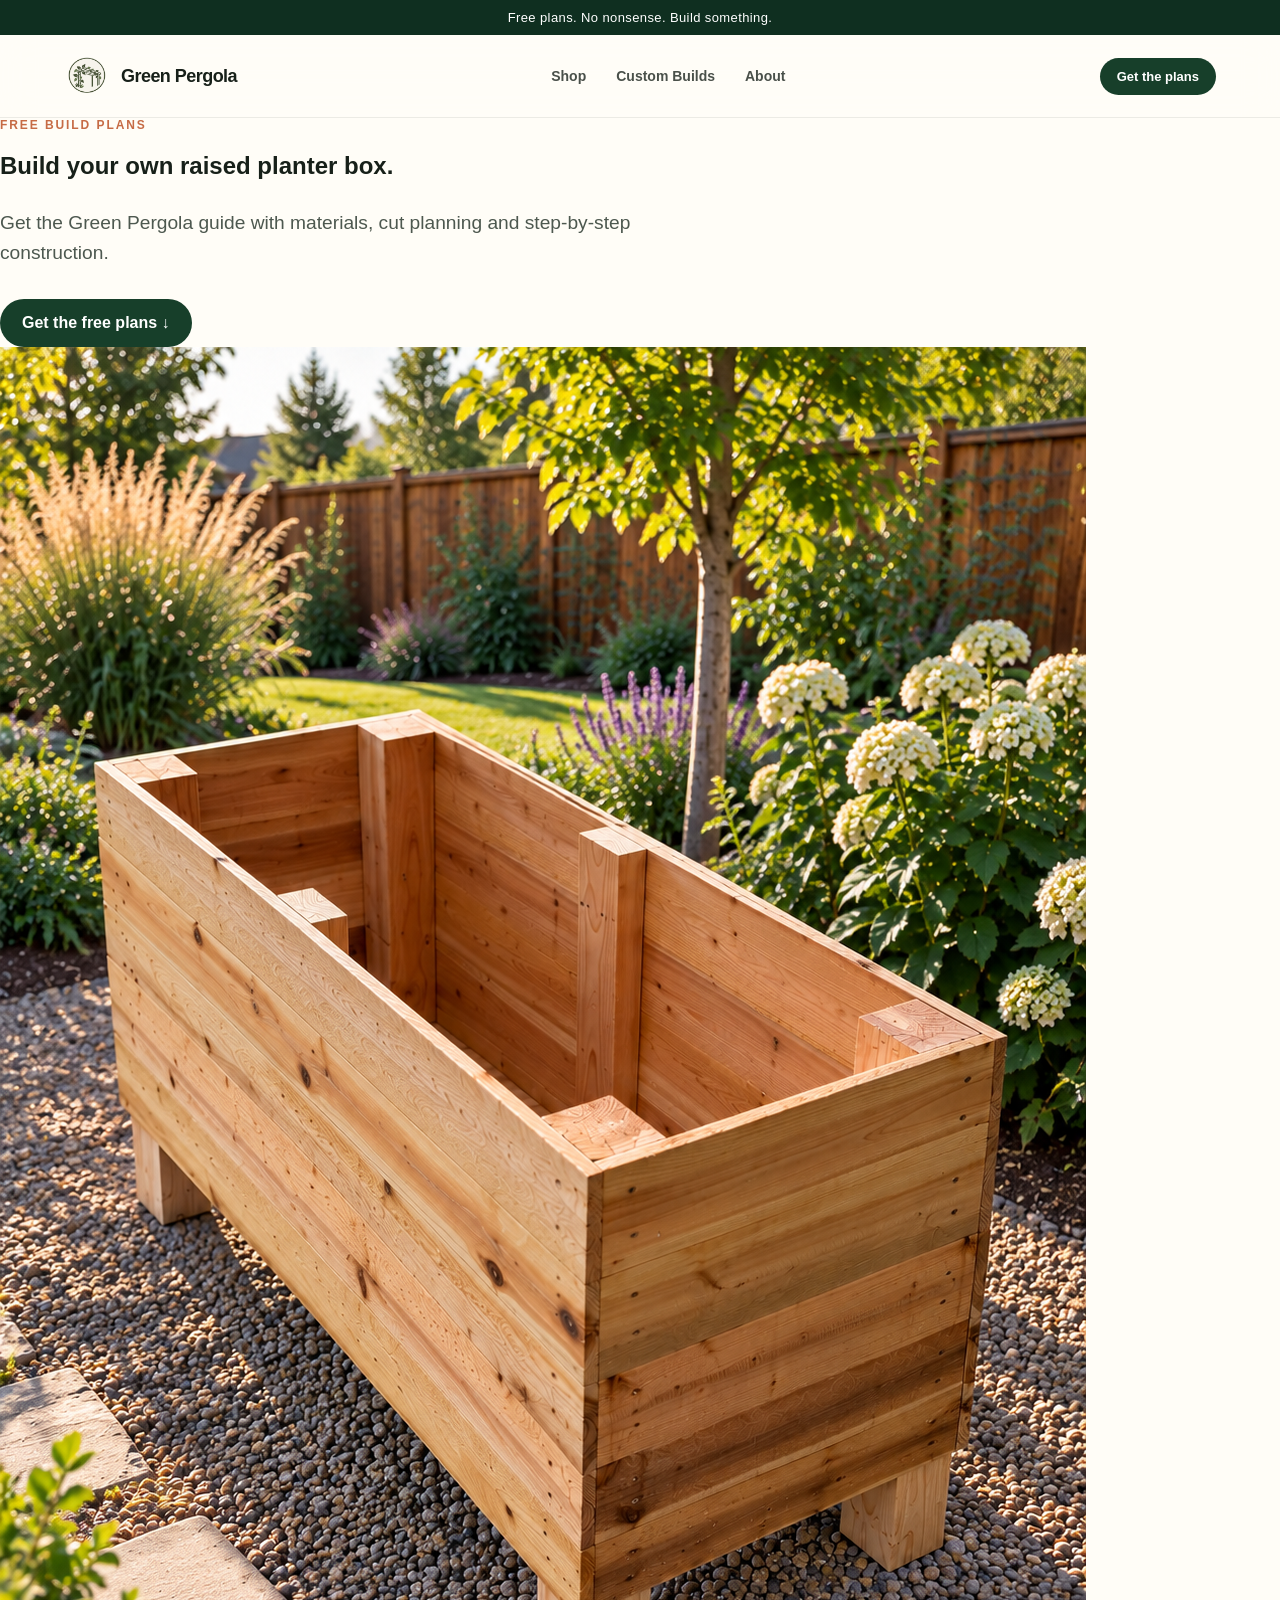
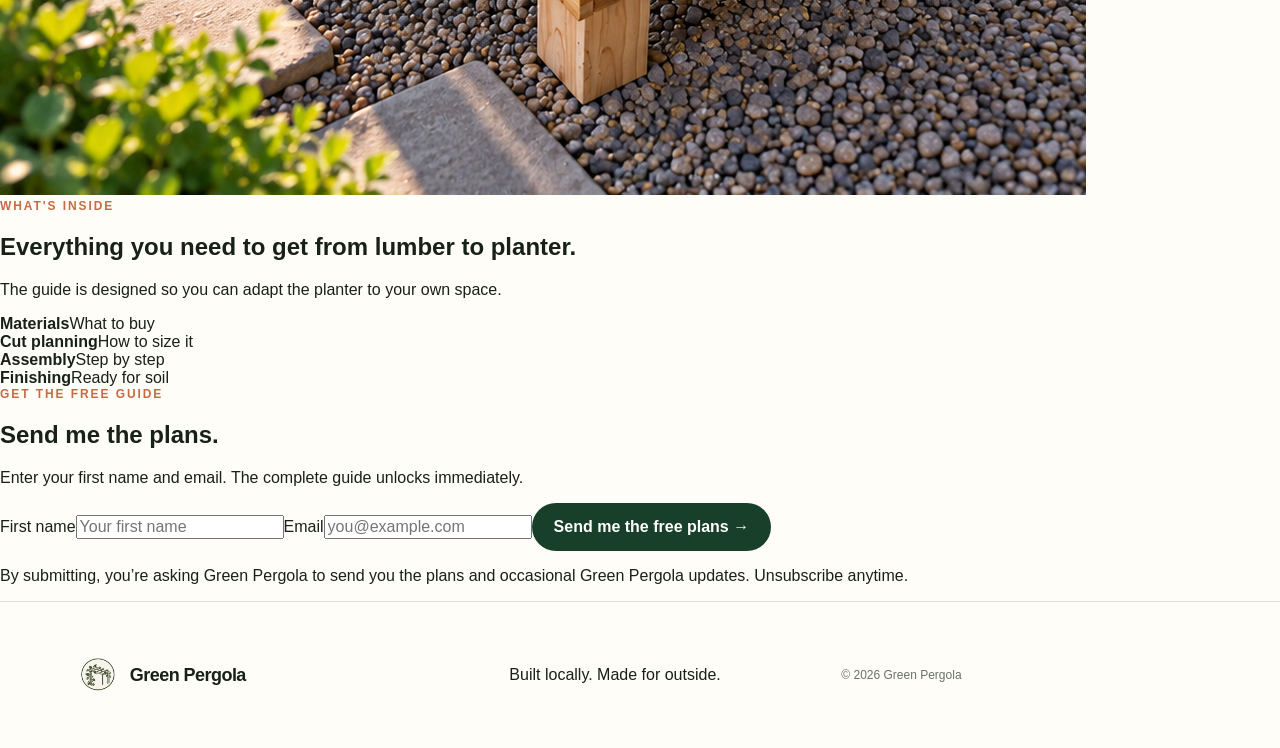
==== free-raised-planter-box-plans.html @ 0c51bcd3 "Create free-raised-planter-box-plans.html" ====
<!doctype html><html lang="en"><head><meta charset="utf-8"><meta name="viewport" content="width=device-width,initial-scale=1"><title>Free Raised Planter Box Plans | Green Pergola</title><meta name="description" content="Get free raised planter box build plans from Green Pergola."><link rel="canonical" href="https://thegreenpergola.com/free-raised-planter-box-plans.html"><link rel="icon" href="/images/favicon.png"><link rel="stylesheet" href="styles.css?v=19"></head><body class="plans-page">
<div class="announcement">Free plans. No nonsense. Build something.</div>
<header class="site-header"><a class="brand" href="index.html"><img class="brand-logo" src="images/favicon.png" alt=""><span class="brand-text">Green Pergola</span></a><nav class="desktop-nav"><a href="index.html#shop">Shop</a><a href="index.html#custom">Custom Builds</a><a href="index.html#about">About</a></nav><a class="btn btn-small" href="#get-plans">Get the plans</a></header>
<main><section class="plans-hero"><div><p class="eyebrow">FREE BUILD PLANS</p><h1>Build your own raised planter box.</h1><p class="hero-sub">Get the Green Pergola guide with materials, cut planning and step-by-step construction.</p><div class="hero-actions"><a class="btn" href="#get-plans">Get the free plans ↓</a></div></div><div class="plans-hero-image"><img src="images/planter-box.png" alt="Green Pergola raised planter box"></div></section>
<div class="plans-shell"><section class="plans-card"><p class="eyebrow">WHAT'S INSIDE</p><h2>Everything you need to get from lumber to planter.</h2><p>The guide is designed so you can adapt the planter to your own space.</p><div class="plans-preview-grid"><div><strong>Materials</strong><span>What to buy</span></div><div><strong>Cut planning</strong><span>How to size it</span></div><div><strong>Assembly</strong><span>Step by step</span></div><div><strong>Finishing</strong><span>Ready for soil</span></div></div></section>
<section class="plans-gate" id="get-plans"><div><p class="eyebrow">GET THE FREE GUIDE</p><h2>Send me the plans.</h2><p>Enter your first name and email. The complete guide unlocks immediately.</p></div><div><form class="plans-gate-form" id="plansLeadForm"><input type="checkbox" name="botcheck" class="form-honey" tabindex="-1"><label>First name<input name="name" autocomplete="given-name" required placeholder="Your first name"></label><label>Email<input type="email" name="email" autocomplete="email" required placeholder="you@example.com"></label><input type="hidden" name="subject" value="Green Pergola — Free Plan Download"><input type="hidden" name="message" value="Requested the free raised planter box plans."><button class="btn" id="plansLeadSubmit">Send me the free plans →</button><p class="plans-status" id="plansLeadStatus"></p><p class="plans-privacy">By submitting, you’re asking Green Pergola to send you the plans and occasional Green Pergola updates. Unsubscribe anytime.</p></form><div class="plans-success" id="plansLeadSuccess" hidden><p class="eyebrow">YOU'RE IN</p><h3>Here are your plans.</h3><a class="btn" href="#full-plans">View the plans ↓</a></div></div></section>
<div class="plans-unlocked" id="full-plans" hidden><section class="plans-card"><p class="eyebrow">01 — MATERIALS</p><h2>What you'll need</h2><ul><li>Exterior-suitable lumber for the planter walls</li><li>Four wood corner supports</li><li>Exterior/deck screws appropriate for your lumber</li><li>Landscape fabric or planter liner, if desired</li><li>Exterior finish or stain, if desired</li><li>Raised-bed soil and plants</li></ul></section>
<section class="plans-card"><p class="eyebrow">02 — CUT PLANNING</p><h2>Build the cut list from your finished size.</h2><div class="plan-table-wrap"><table class="plan-table"><tr><th>Part</th><th>Quantity</th><th>Size</th></tr><tr><td>Long wall boards</td><td>Based on height</td><td>Finished planter length</td></tr><tr><td>End wall boards</td><td>Based on height</td><td>Finished width, adjusted for joint layout</td></tr><tr><td>Corner supports</td><td>4</td><td>Finished wall height</td></tr><tr><td>Optional top trim</td><td>As needed</td><td>Measure after assembly</td></tr></table></div><p class="plan-note"><strong>Measure twice:</strong> dry-fit one layer before batch-cutting every piece.</p></section>
<section class="plans-card"><p class="eyebrow">03 — ASSEMBLY</p><h2>Put it together.</h2><ol><li>Choose and mark the finished footprint and height.</li><li>Cut four identical corner supports.</li><li>Cut and dry-fit the first wall layer.</li><li>Clamp and fasten the long sides to the corner supports.</li><li>Attach the ends and check the box for square.</li><li>Add the remaining wall boards while keeping corners aligned.</li><li>Add optional top trim after measuring the assembled box.</li><li>Sand sharp edges and splinters.</li><li>Apply your chosen exterior finish, let it cure, then fill and plant.</li></ol><button class="btn" type="button" onclick="window.print()">Print / save guide</button></section></div></div></main>
<footer><a class="brand footer-brand" href="index.html"><img class="brand-logo" src="images/favicon.png" alt=""><span class="brand-text">Green Pergola</span></a><p>Built locally. Made for outside.</p><p class="fineprint">© <span id="year"></span> Green Pergola</p></footer>
<script>document.getElementById("year").textContent=new Date().getFullYear();const KEY="YOUR_EXISTING_WEB3FORMS_ACCESS_KEY",f=document.getElementById("plansLeadForm"),s=document.getElementById("plansLeadSubmit"),m=document.getElementById("plansLeadStatus"),ok=document.getElementById("plansLeadSuccess"),plans=document.getElementById("full-plans");f.addEventListener("submit",async e=>{e.preventDefault();if(f.botcheck.checked)return;if(KEY==="YOUR_EXISTING_WEB3FORMS_ACCESS_KEY"){m.textContent="Site setup incomplete: add the Web3Forms access key.";m.classList.add("error");return}s.disabled=true;s.textContent="Sending…";m.textContent="";let d=new FormData(f);d.append("access_key",KEY);try{let r=await fetch("https://api.web3forms.com/submit",{method:"POST",body:d}),j=await r.json();if(!r.ok||!j.success)throw Error();f.hidden=true;ok.hidden=false;plans.hidden=false;localStorage.setItem("gpPlansUnlocked","1")}catch(x){m.textContent="Couldn’t send that yet. Please try again.";m.classList.add("error")}finally{s.disabled=false;s.textContent="Send me the free plans →"}});if(localStorage.getItem("gpPlansUnlocked")==="1"){f.hidden=true;ok.hidden=false;plans.hidden=false}</script></body></html>
---- styles.css ----
:root {
  --forest: #173f2a;
  --forest-2: #0f2f20;
  --sage: #b8c9a8;
  --cream: #f4f0e5;
  --paper: #fffdf7;
  --ink: #172019;
  --muted: #687268;
  --clay: #c66b45;
  --yellow: #f0c54b;
  --line: rgba(23, 32, 25, .14);
  --shadow: 0 24px 70px rgba(22, 52, 34, .13);
}
*{box-sizing:border-box} html{scroll-behavior:smooth} body{margin:0;background:var(--paper);color:var(--ink);font-family:"DM Sans",sans-serif} body.modal-open{overflow:hidden} button,input,textarea,select{font:inherit} button{cursor:pointer} a{color:inherit;text-decoration:none}
.announcement{background:var(--forest-2);color:#fff;text-align:center;padding:10px 18px;font-size:13px;letter-spacing:.03em}
.site-header{position:sticky;top:0;z-index:30;display:flex;align-items:center;justify-content:space-between;gap:24px;padding:18px clamp(20px,5vw,72px);background:rgba(255,253,247,.88);backdrop-filter:blur(16px);border-bottom:1px solid rgba(23,32,25,.08)}
.brand{display:inline-flex;align-items:center;gap:11px;font-weight:800}.brand-mark{width:38px;height:38px;border-radius:50% 50% 46% 54% / 55% 46% 54% 45%;display:grid;place-items:center;background:var(--forest);color:#fff;font-family:"Fraunces",serif;font-size:15px;transform:rotate(-3deg)}.brand-text{font-size:18px;letter-spacing:-.03em}
.desktop-nav{display:flex;gap:30px;font-size:14px;font-weight:600}.desktop-nav a{opacity:.78}.desktop-nav a:hover{opacity:1}
.btn{border:0;border-radius:999px;background:var(--forest);color:#fff;padding:15px 22px;font-weight:700;display:inline-flex;align-items:center;justify-content:center;transition:.2s ease;box-shadow:none}.btn:hover{transform:translateY(-2px);box-shadow:0 10px 24px rgba(23,63,42,.17)}.btn-small{padding:11px 17px;font-size:13px}.btn-ghost{background:transparent;color:var(--forest);border:1px solid rgba(23,63,42,.22)}.btn-light{background:var(--cream);color:var(--forest-2)}.full{width:100%}
.hero{min-height:720px;display:grid;grid-template-columns:1.02fr .98fr;align-items:stretch;background:var(--cream);overflow:hidden}.hero-copy{padding:clamp(72px,10vw,150px) clamp(24px,7vw,110px);display:flex;flex-direction:column;justify-content:center}.eyebrow{text-transform:uppercase;font-size:12px;font-weight:800;letter-spacing:.16em;color:var(--clay);margin:0 0 18px}.eyebrow.light{color:#d9e7d2}.hero h1,.section h2,.feature-band h2,.cta h2,.quote-modal h2{font-family:"Fraunces",serif;letter-spacing:-.045em;font-weight:700}.hero h1{font-size:clamp(54px,7.3vw,104px);line-height:.93;margin:0;max-width:820px}.hero-sub{font-size:clamp(17px,1.5vw,22px);line-height:1.55;color:#4d584f;max-width:650px;margin:28px 0 32px}.hero-actions{display:flex;gap:12px;flex-wrap:wrap}.hero-proof{display:flex;gap:12px;flex-wrap:wrap;margin-top:36px}.hero-proof span{padding:8px 12px;border:1px solid var(--line);border-radius:999px;font-size:12px;font-weight:700}
.hero-art{position:relative;min-height:620px;background:linear-gradient(#d5e4c8 0 58%,#90a474 58%);overflow:hidden}.sun{position:absolute;width:110px;height:110px;border-radius:50%;background:var(--yellow);right:12%;top:13%;box-shadow:0 0 0 18px rgba(240,197,75,.12)}.hill{position:absolute;border-radius:50%;background:#75905f}.hill-a{width:95%;height:42%;bottom:7%;left:-20%;transform:rotate(8deg)}.hill-b{width:88%;height:36%;bottom:2%;right:-28%;background:#58744c}.pergola{position:absolute;left:15%;right:13%;bottom:23%;height:46%}.post{position:absolute;width:22px;background:#7a5437;bottom:0;top:12%}.p1{left:5%}.p2{right:5%}.beam{position:absolute;height:22px;background:#8c6241;left:0;right:0;top:10%;transform:skewX(-8deg)}.b2{top:1%;left:-5%;right:6%;height:15px}.b3{top:20%;left:2%;right:1%;height:11px}.b4{width:15px;height:70%;left:48%;top:2%;right:auto;transform:rotate(14deg);opacity:.8}.bed{position:absolute;background:#8b6040;border-radius:2px;box-shadow:inset 0 10px rgba(255,255,255,.08)}.bed i{position:absolute;display:block;width:10px;height:42px;background:#315c35;border-radius:10px 10px 2px 2px;bottom:100%;transform-origin:bottom}.bed i:nth-child(2){height:56px;transform:rotate(9deg)}.bed i:nth-child(3){height:50px;transform:rotate(-8deg)}.bed i:nth-child(4){height:38px;transform:rotate(4deg)}.bed-a{width:180px;height:55px;left:7%;bottom:10%}.bed-b{width:230px;height:66px;right:5%;bottom:5%}.bed i:nth-child(1){left:20%}.bed i:nth-child(2){left:42%}.bed i:nth-child(3){left:65%}.bed i:nth-child(4){left:82%}.hero-badge{position:absolute;right:5%;bottom:8%;background:var(--paper);padding:16px 20px;border-radius:50%;width:116px;height:116px;display:grid;place-items:center;text-align:center;font-size:12px;line-height:1.15;transform:rotate(6deg);box-shadow:var(--shadow)}.hero-badge strong{font-size:15px;color:var(--forest)}
.marquee{overflow:hidden;background:var(--clay);color:#fff;padding:16px 0}.marquee-track{display:flex;gap:26px;white-space:nowrap;min-width:max-content;animation:marquee 24s linear infinite;font-family:"Fraunces",serif;font-size:21px}@keyframes marquee{to{transform:translateX(-50%)}}
.section{padding:clamp(74px,9vw,130px) clamp(20px,6vw,90px)}.section-heading{display:flex;align-items:end;justify-content:space-between;gap:30px;margin-bottom:34px}.section-heading h2,.story h2,.custom-card h2{font-size:clamp(40px,5vw,74px);line-height:1;margin:0;max-width:840px}.section-heading>p{max-width:320px;color:var(--muted);line-height:1.5}
.filters{display:flex;gap:9px;flex-wrap:wrap;margin:26px 0 34px}.filter-btn{border:1px solid var(--line);background:#fff;padding:9px 14px;border-radius:999px;font-size:13px;font-weight:700}.filter-btn.active{background:var(--forest);color:#fff;border-color:var(--forest)}
.product-grid{display:grid;grid-template-columns:repeat(12,1fr);gap:20px}.product-card{grid-column:span 4;background:#fff;border:1px solid var(--line);border-radius:24px;overflow:hidden;transition:.25s ease}.product-card:hover{transform:translateY(-6px);box-shadow:var(--shadow)}.product-card:nth-child(1),.product-card:nth-child(5){grid-column:span 8}.product-image{aspect-ratio:4/3;position:relative;overflow:hidden;background:#d8dfd0}.product-card:nth-child(1) .product-image,.product-card:nth-child(5) .product-image{aspect-ratio:16/9}.product-image::before,.product-image::after{content:"";position:absolute}.product-image.planter::before{left:10%;right:10%;bottom:18%;height:32%;background:#9a6844;box-shadow:inset 0 12px rgba(255,255,255,.1)}.product-image.planter::after{width:14px;height:46%;left:24%;bottom:50%;background:#31653b;border-radius:12px;box-shadow:70px -18px #407649,140px 3px #2e6039,210px -8px #4f8054}.product-image.rack{background:#d7d8d2}.product-image.rack::before{width:56%;height:11%;left:21%;bottom:34%;background:#6f523f;box-shadow:0 -52px 0 -12px #6f523f,0 52px 0 -12px #6f523f}.product-image.rack::after{width:10px;height:60%;left:28%;bottom:20%;background:#6f523f;box-shadow:160px 0 #6f523f,80px 0 #6f523f}.product-image.stand{background:#ead7a8}.product-image.stand::before{width:60%;height:52%;background:#f5efe3;left:20%;bottom:13%;border:12px solid #b98b54}.product-image.stand::after{content:"LEMONADE";display:grid;place-items:center;font-family:"Fraunces",serif;font-size:20px;width:64%;height:18%;left:18%;top:16%;background:#e7bd52;color:#4d3c2b;transform:rotate(-2deg)}.product-image.decor{background:#2a3a2b}.product-image.decor::before{width:44%;height:44%;left:28%;bottom:22%;background:#c96e3d;clip-path:polygon(50% 0,58% 18%,83% 20%,71% 39%,91% 52%,68% 63%,78% 86%,53% 79%,45% 100%,34% 78%,10% 86%,20% 62%,0 49%,23% 39%,14% 18%,40% 18%)}.product-image.decor::after{width:18%;height:10%;left:41%;bottom:37%;border-radius:50%;box-shadow:-34px -18px 0 -5px #2a3a2b,34px -18px 0 -5px #2a3a2b;background:#2a3a2b}.product-image.custom{background:repeating-linear-gradient(135deg,#cfd9c7 0 34px,#e5eadf 34px 68px)}.product-image.custom::before{width:58%;height:58%;left:20%;top:20%;border:3px dashed #52705b;border-radius:18px}.product-image.custom::after{content:"YOUR IDEA Ã¢â€ â€™";font-weight:800;letter-spacing:.09em;color:#52705b;left:28%;top:45%}.product-body{padding:22px}.product-top{display:flex;justify-content:space-between;gap:20px;align-items:flex-start}.product-body h3{font-family:"Fraunces",serif;font-size:29px;line-height:1.05;margin:0}.price{font-weight:800;white-space:nowrap}.product-body p{color:var(--muted);line-height:1.55;margin:14px 0 18px}.product-meta{display:flex;flex-wrap:wrap;gap:7px;margin-bottom:18px}.product-meta span{background:var(--cream);border-radius:999px;padding:7px 9px;font-size:11px;font-weight:700}.product-link{border:0;background:transparent;padding:0;color:var(--forest);font-weight:800}.product-link:hover{text-decoration:underline}
.feature-band{background:var(--forest);color:#fff;padding:clamp(74px,9vw,130px) clamp(20px,6vw,90px);display:grid;grid-template-columns:.8fr 1.2fr;gap:clamp(40px,7vw,100px)}.feature-intro h2{font-size:clamp(46px,6vw,84px);line-height:.95;margin:0}.feature-intro>p:last-child{color:#c6d5ca;max-width:490px;line-height:1.6;font-size:17px}.feature-list{display:grid;gap:1px;background:rgba(255,255,255,.13)}.feature-card{background:var(--forest);padding:28px 0 28px 28px;display:grid;grid-template-columns:50px 1fr;column-gap:20px}.feature-card span{font-family:"Fraunces",serif;color:#a9c1ae;font-size:16px}.feature-card h3{font-size:25px;margin:0 0 8px}.feature-card p{grid-column:2;color:#c6d5ca;line-height:1.5;margin:0;max-width:520px}
.custom-section{background:var(--cream)}.custom-card{background:var(--paper);border:1px solid var(--line);border-radius:34px;padding:clamp(32px,6vw,80px);display:grid;grid-template-columns:1fr .8fr;gap:60px;align-items:center;box-shadow:var(--shadow)}.custom-card p:not(.eyebrow){color:var(--muted);font-size:18px;line-height:1.6;max-width:650px}.sketch{min-height:390px;position:relative;border:1px solid var(--line);background:#fbf8ef;border-radius:24px;overflow:hidden;background-image:linear-gradient(rgba(23,63,42,.06) 1px,transparent 1px),linear-gradient(90deg,rgba(23,63,42,.06) 1px,transparent 1px);background-size:24px 24px}.sketch-line{position:absolute;height:3px;background:#53705e;transform-origin:left}.l1{width:55%;left:18%;top:35%;transform:rotate(13deg)}.l2{width:46%;left:29%;top:57%;transform:rotate(-13deg)}.l3{width:38%;left:22%;top:31%;transform:rotate(79deg)}.l4{width:40%;left:61%;top:26%;transform:rotate(88deg)}.sketch-note{position:absolute;background:#f2cd64;padding:9px 12px;font-weight:700;font-size:13px;box-shadow:0 5px 15px rgba(0,0,0,.08)}.n1{left:8%;top:12%;transform:rotate(-5deg)}.n2{right:8%;bottom:10%;transform:rotate(3deg)}
.story{display:grid;grid-template-columns:.32fr 1.1fr;gap:50px}.story-number{font-family:"Fraunces",serif;font-size:clamp(90px,16vw,220px);line-height:.8;color:#dbe3d6}.story-copy{max-width:900px}.story-copy p:not(.eyebrow){font-size:clamp(18px,1.8vw,24px);line-height:1.6;color:#4f5a51}.cta{padding:clamp(70px,10vw,140px) 20px;background:var(--clay);color:#fff;text-align:center}.cta h2{font-size:clamp(66px,10vw,140px);line-height:.9;margin:0 0 34px}
footer{padding:48px clamp(20px,6vw,90px);display:grid;grid-template-columns:1.2fr 1fr 1fr auto;gap:30px;align-items:center;border-top:1px solid var(--line)}.footer-links{display:flex;gap:18px}.fineprint{font-size:12px;color:var(--muted)}
.quote-modal{width:min(94vw,640px);border:0;border-radius:28px;padding:0;box-shadow:0 40px 100px rgba(0,0,0,.25)}.quote-modal::backdrop{background:rgba(9,22,14,.62);backdrop-filter:blur(4px)}.modal-step{padding:38px}.modal-step h2{font-size:48px;line-height:1;margin:0 0 24px}.modal-close{position:absolute;right:18px;top:14px;border:0;background:transparent;font-size:32px;color:#526056;z-index:2}.quote-modal form{display:grid;gap:16px}.quote-modal label{display:grid;gap:7px;font-size:12px;font-weight:800;text-transform:uppercase;letter-spacing:.08em}.quote-modal input,.quote-modal textarea,.quote-modal select{width:100%;border:1px solid var(--line);background:#fff;border-radius:12px;padding:13px 14px;color:var(--ink);text-transform:none;letter-spacing:normal;font-weight:500}.quote-modal textarea{resize:vertical}.form-note{font-size:11px;color:var(--muted);line-height:1.4}.request-preview{white-space:pre-wrap;background:var(--cream);border-radius:14px;padding:18px;line-height:1.5;color:#445047}.hidden{display:none!important}
.reveal{opacity:0;transform:translateY(18px);transition:opacity .6s ease, transform .6s ease}.reveal.visible{opacity:1;transform:none}
@media(max-width:900px){.desktop-nav{display:none}.site-header{padding:14px 18px}.brand-text{font-size:16px}.hero{grid-template-columns:1fr}.hero-copy{padding:72px 22px 56px}.hero-art{min-height:520px}.section-heading{display:block}.section-heading>p{margin-top:16px}.product-card,.product-card:nth-child(1),.product-card:nth-child(5){grid-column:span 6}.feature-band{grid-template-columns:1fr}.custom-card{grid-template-columns:1fr}.story{grid-template-columns:1fr}.story-number{display:none}footer{grid-template-columns:1fr 1fr}.fineprint{text-align:right}}
@media(max-width:620px){.site-header>.btn{display:none}.hero{min-height:auto}.hero h1{font-size:56px}.hero-art{min-height:430px}.product-card,.product-card:nth-child(1),.product-card:nth-child(5){grid-column:1/-1}.product-card .product-image,.product-card:nth-child(1) .product-image,.product-card:nth-child(5) .product-image{aspect-ratio:4/3}.section{padding:74px 18px}.feature-band{padding:74px 18px}.feature-card{padding-left:0}.custom-section{padding-left:14px;padding-right:14px}.custom-card{padding:30px 20px}.sketch{min-height:300px}.cta h2{font-size:70px}footer{grid-template-columns:1fr}.fineprint{text-align:left}.modal-step{padding:34px 20px}.modal-step h2{font-size:40px}}

/* Real product photography */
.product-image.photo{
  background-color:#d8dfd0;
  background-size:cover;
  background-position:center;
  background-repeat:no-repeat;
}
.product-image.photo::before,
.product-image.photo::after{display:none;}

/* Tote-storage fallback illustration until the real photo is dropped in */
.product-image.storage{background:#d8d1c3;}
.product-image.storage::before{
  left:14%;right:14%;top:15%;bottom:15%;
  border:10px solid #6f523f;
  background:repeating-linear-gradient(to bottom,transparent 0 22%,#6f523f 22% 26%);
}
.product-image.storage::after{
  width:21%;height:16%;left:21%;top:25%;
  background:#7e8e91;border-radius:5px;
  box-shadow:100px 0 #7e8e91,0 62px #7e8e91,100px 62px #7e8e91;
}


/* ================= PRODUCT DETAIL / GALLERY ================= */
.product-image-button{display:block;width:100%;padding:0;border:0;background:transparent;text-align:inherit;position:relative;cursor:pointer}
.product-image-button:focus-visible{outline:3px solid var(--clay);outline-offset:-3px}
.photo-count{position:absolute;right:14px;bottom:14px;background:rgba(20,42,29,.84);color:#fff;border-radius:999px;padding:7px 10px;font-size:11px;font-weight:800;letter-spacing:.02em;backdrop-filter:blur(5px)}
.product-actions{display:flex;gap:18px;align-items:center;flex-wrap:wrap}
.product-link.secondary{color:var(--muted);font-weight:700}

.product-modal{width:min(96vw,1180px);max-height:92vh;border:0;border-radius:30px;padding:0;overflow:hidden;box-shadow:0 40px 110px rgba(0,0,0,.3);background:#fff}
.product-modal::backdrop{background:rgba(9,22,14,.68);backdrop-filter:blur(5px)}
.product-modal-close{position:fixed;right:max(3vw,22px);top:max(4vh,18px);width:44px;height:44px;border-radius:50%;background:rgba(255,255,255,.94);box-shadow:0 6px 20px rgba(0,0,0,.14);display:grid;place-items:center;line-height:1;color:var(--ink)}
.product-detail-layout{display:grid;grid-template-columns:minmax(0,1.45fr) minmax(320px,.75fr);min-height:640px}
.product-gallery{background:#f1f2ed;padding:24px;min-width:0;display:flex;flex-direction:column;gap:12px}
.gallery-stage{position:relative;flex:1;min-height:520px;border-radius:20px;overflow:hidden;background:#e4e6df;display:grid;place-items:center}
.gallery-stage>img{width:100%;height:100%;object-fit:contain;display:block;background:#e9ebe5}
.gallery-placeholder{font-family:"Fraunces",serif;font-size:28px;color:#6a756d;text-align:center;padding:40px}
.gallery-arrow{position:absolute;top:50%;transform:translateY(-50%);width:44px;height:44px;border:0;border-radius:50%;background:rgba(255,255,255,.9);color:var(--forest);font-size:34px;line-height:1;box-shadow:0 6px 20px rgba(0,0,0,.14);display:grid;place-items:center}
.gallery-prev{left:14px}.gallery-next{right:14px}
.gallery-thumbs{display:flex;gap:10px;overflow-x:auto;padding:2px 1px 4px}
.gallery-thumb{flex:0 0 88px;height:70px;padding:0;border:2px solid transparent;border-radius:11px;overflow:hidden;background:#fff;opacity:.7}
.gallery-thumb.active{border-color:var(--forest);opacity:1}
.gallery-thumb img{width:100%;height:100%;object-fit:cover;display:block}
.product-detail-copy{padding:clamp(34px,5vw,64px);display:flex;flex-direction:column;justify-content:center;overflow-y:auto}
.product-detail-heading{display:flex;align-items:flex-start;justify-content:space-between;gap:20px;margin-bottom:24px}
.product-detail-heading h2{font-family:"Fraunces",serif;font-size:clamp(42px,4.5vw,66px);line-height:.95;letter-spacing:-.045em;margin:0}
.product-detail-price{font-weight:800;white-space:nowrap;padding-top:8px}
.product-detail-description{font-size:17px;line-height:1.65;color:var(--muted);margin:0 0 22px}
.product-detail-tags{margin-bottom:24px}
.custom-note{background:var(--cream);border-left:4px solid var(--clay);padding:15px 16px;border-radius:0 12px 12px 0;color:#4c574f;font-size:13px;line-height:1.5;margin:0 0 24px}

@media(max-width:900px){
  .product-modal{max-height:94vh;overflow-y:auto}
  .product-detail-layout{grid-template-columns:1fr;min-height:0}
  .product-gallery{padding:14px}
  .gallery-stage{min-height:390px;max-height:56vh}
  .product-detail-copy{padding:30px 22px 34px}
  .product-modal-close{position:absolute;right:14px;top:14px}
}
@media(max-width:620px){
  .gallery-stage{min-height:315px}
  .gallery-thumb{flex-basis:72px;height:58px}
  .product-detail-heading{display:block}
  .product-detail-price{display:block;margin-top:10px}
  .product-actions{gap:14px}
}

/* =========================================================
   PRODUCT PHOTO FIT OVERRIDES
   Allows each product to choose cover or contain in app.js.
========================================================= */
.product-image.photo{
  background-image:none !important;
  background-color:#d8dfd0;
}
.product-image.photo::before,
.product-image.photo::after{
  display:none !important;
}
.product-image{
  position:relative;
  overflow:hidden;
}
.product-photo{
  display:block;
  width:100%;
  height:100%;
  object-position:center;
}
.product-photo-cover{
  object-fit:cover;
}
.product-photo-contain{
  object-fit:contain;
  padding:18px;
  background:#f3f1e9;
}
.product-image.image-error::after{
  content:"Photo coming soon";
  position:absolute;
  inset:0;
  display:grid !important;
  place-items:center;
  padding:2rem;
  background:linear-gradient(135deg,#edf1e8,#dce5d7);
  color:#304637;
  font-weight:800;
  font-size:.9rem;
}
.product-image-placeholder{
  position:absolute;
  inset:0;
  display:grid;
  place-items:center;
  padding:2rem;
  color:#304637;
  font-weight:800;
  text-align:center;
}
#productModalImage{
  object-position:center;
  background:#f3f1e9;
}
@media(max-width:620px){
  .product-photo-contain{padding:10px;}
}


/* =========================================================
   V6 PRODUCT IMAGE FIXES
   Use the actual <img> element for card photos and neutralize
   legacy background/pseudo-element artwork.
========================================================= */
.product-image.photo,
.product-image.photo.storage,
.product-image.photo.rack {
  background: #f3f1e9 !important;
  background-image: none !important;
}
.product-image.photo::before,
.product-image.photo::after,
.product-image.photo.storage::before,
.product-image.photo.storage::after,
.product-image.photo.rack::before,
.product-image.photo.rack::after {
  content: none !important;
  display: none !important;
}
.product-image .product-photo {
  position: absolute !important;
  inset: 0 !important;
  width: 100% !important;
  height: 100% !important;
  padding: 18px !important;
  box-sizing: border-box !important;
  background: #f3f1e9 !important;
}
.product-image.planter .product-photo,
.product-image.garden-bed .product-photo,
.product-image.stand .product-photo {
  padding: 0 !important;
}
.product-image.image-error::after {
  content: "Photo file not found" !important;
  display: grid !important;
}

/* =========================================================
   ROTATING REAL-PRODUCT HERO Ã¢â‚¬â€ v8
========================================================= */
.hero-art.hero-carousel{
  position:relative;
  min-height:620px;
  background:#d9ded3;
  overflow:hidden;
  isolation:isolate;
}

.hero-carousel .sun,
.hero-carousel .hill,
.hero-carousel .pergola,
.hero-carousel .bed{
  display:none !important;
}

.hero-slide{
  position:absolute;
  inset:0;
  opacity:0;
  transform:scale(1.025);
  transition:opacity .85s ease, transform 5.5s ease;
  z-index:0;
  pointer-events:none;
}

.hero-slide.active{
  opacity:1;
  transform:scale(1);
  z-index:1;
}

.hero-slide img{
  width:100%;
  height:100%;
  display:block;
  object-fit:cover;
  object-position:center;
}

/* Tote storage benefits from seeing more of the full build. */
.hero-slide:nth-child(3) img{
  object-fit:cover;
  object-position:center;
}

.hero-carousel-overlay{
  position:absolute;
  inset:0;
  z-index:2;
  pointer-events:none;
  background:
    linear-gradient(180deg, rgba(9,25,16,.06) 35%, rgba(9,25,16,.46) 100%),
    linear-gradient(90deg, rgba(9,25,16,.08), transparent 42%);
}

.hero-carousel-ui{
  position:absolute;
  left:clamp(22px,4vw,54px);
  bottom:clamp(24px,4vw,48px);
  z-index:4;
  color:#fff;
  text-shadow:0 2px 18px rgba(0,0,0,.24);
}

.hero-carousel-kicker{
  text-transform:uppercase;
  letter-spacing:.16em;
  font-size:11px;
  font-weight:800;
  opacity:.82;
  margin-bottom:7px;
}

.hero-carousel-label{
  font-family:"Fraunces",serif;
  font-size:clamp(30px,3.5vw,52px);
  line-height:.95;
  letter-spacing:-.035em;
  font-weight:700;
}

.hero-carousel-dots{
  display:flex;
  align-items:center;
  gap:9px;
  margin-top:18px;
}

.hero-dot{
  width:9px;
  height:9px;
  padding:0;
  border:1px solid rgba(255,255,255,.86);
  border-radius:999px;
  background:transparent;
  transition:width .2s ease, background .2s ease;
}

.hero-dot.active{
  width:30px;
  background:#fff;
}

.hero-carousel .hero-badge{
  z-index:5;
}

@media(max-width:900px){
  .hero-art.hero-carousel{min-height:520px}
}

@media(max-width:620px){
  .hero-art.hero-carousel{min-height:430px}
  .hero-carousel-ui{left:20px;bottom:22px}
  .hero-carousel-label{font-size:34px}
}

@media(prefers-reduced-motion:reduce){
  .hero-slide{transition:none;transform:none}
}

/* =========================================================
   UNIFORM PRODUCT GRID Ã¢â‚¬â€ v9
========================================================= */
@media (min-width: 901px) {
  .product-grid {
    grid-template-columns: repeat(3, minmax(0, 1fr));
    gap: 24px;
    align-items: stretch;
  }

  .product-card,
  .product-card:nth-child(1),
  .product-card:nth-child(5) {
    grid-column: auto;
    display: flex;
    flex-direction: column;
    min-width: 0;
  }

  .product-card .product-image,
  .product-card:nth-child(1) .product-image,
  .product-card:nth-child(5) .product-image {
    aspect-ratio: 4 / 3;
  }

  .product-body {
    display: flex;
    flex-direction: column;
    flex: 1;
  }

  .product-meta {
    margin-top: auto;
  }

  .product-actions {
    display: flex;
    gap: 24px;
    align-items: center;
    flex-wrap: wrap;
  }
}

@media (min-width: 621px) and (max-width: 900px) {
  .product-grid {
    grid-template-columns: repeat(2, minmax(0, 1fr));
    gap: 20px;
  }

  .product-card,
  .product-card:nth-child(1),
  .product-card:nth-child(5) {
    grid-column: auto;
  }

  .product-card .product-image,
  .product-card:nth-child(1) .product-image,
  .product-card:nth-child(5) .product-image {
    aspect-ratio: 4 / 3;
  }
}


/* =========================================================
   CUSTOM BUILD IMAGE Ã¢â‚¬â€ v10
========================================================= */
.custom-build-visual{
  position:relative;
  min-height:390px;
  border:1px solid var(--line);
  border-radius:24px;
  overflow:hidden;
  background:#e7eadf;
}

.custom-build-visual>img{
  position:absolute;
  inset:0;
  width:100%;
  height:100%;
  display:block;
  object-fit:cover;
  object-position:center;
  z-index:2;
}

.custom-build-image-placeholder{
  position:absolute;
  inset:0;
  display:flex;
  flex-direction:column;
  align-items:center;
  justify-content:center;
  gap:8px;
  padding:32px;
  text-align:center;
  color:var(--forest);
  background:
    linear-gradient(rgba(23,63,42,.05) 1px,transparent 1px),
    linear-gradient(90deg,rgba(23,63,42,.05) 1px,transparent 1px),
    #fbf8ef;
  background-size:24px 24px;
}

.custom-build-image-placeholder strong{
  font-family:"Fraunces",serif;
  font-size:28px;
}

.custom-build-image-placeholder span{
  color:var(--muted);
  font-size:14px;
}

.custom-build-visual:not(.missing-custom-image) .custom-build-image-placeholder{
  display:none;
}

@media(max-width:620px){
  .custom-build-visual{min-height:300px}
}


/* SEO content section */
.seo-service-grid{display:grid;grid-template-columns:repeat(2,minmax(0,1fr));gap:18px;margin-top:28px}.seo-service-grid article{background:#fff;border:1px solid rgba(23,63,42,.12);border-radius:22px;padding:26px}.seo-service-grid h3{margin:0 0 10px}.seo-service-grid p{color:#687166;line-height:1.65}.seo-service-grid a{color:#174f32;font-weight:700;text-decoration:none}.service-area-copy{margin:26px 0 0;max-width:900px;color:#687166;line-height:1.7}.seo-page{max-width:1100px;margin:0 auto;padding:70px 28px}.seo-page h1{font-family:Fraunces,serif;font-size:clamp(2.8rem,7vw,5.5rem);line-height:.98;margin:.2em 0}.seo-page h2{font-family:Fraunces,serif;font-size:clamp(2rem,4vw,3.2rem)}.seo-page p,.seo-page li{font-size:1.08rem;line-height:1.75;color:#5f695f}.seo-page .lead{font-size:1.3rem;max-width:780px}.seo-page .seo-hero-image{width:100%;max-height:620px;object-fit:cover;border-radius:28px;margin:34px 0}.seo-page .seo-cta{background:#173f2a;color:#fff;border-radius:28px;padding:34px;margin-top:48px}.seo-page .seo-cta p{color:#e8eee8}.seo-page a{color:#174f32}.seo-page .seo-cta a{color:#fff}@media(max-width:760px){.seo-service-grid{grid-template-columns:1fr}}

/* =========================================================
   V13 Ã¢â‚¬â€ CLEAN CATALOG / SINGLE-IMAGE MODALS / QUOTE FORM
========================================================= */
.gallery-arrow[hidden],
.gallery-thumbs[hidden] {
  display: none !important;
}

.product-detail-learn[hidden] {
  display: none !important;
}

.product-detail-learn {
  display: inline-flex;
  margin-top: 14px;
  color: var(--green, #173f2a);
  font-weight: 700;
  text-decoration: none;
}

.product-detail-learn:hover {
  text-decoration: underline;
}

.seo-support-links {
  max-width: 1400px;
  margin: -18px auto 64px;
  padding: 0 32px;
  display: flex;
  flex-wrap: wrap;
  align-items: center;
  justify-content: center;
  gap: 10px 18px;
  color: #6c736b;
  font-size: .9rem;
}

.seo-support-links span {
  font-weight: 700;
  color: #3d4b42;
}

.seo-support-links a {
  color: #4c6254;
  text-decoration: underline;
  text-decoration-color: rgba(76, 98, 84, .35);
  text-underline-offset: 4px;
}

.seo-support-links a:hover {
  color: #173f2a;
  text-decoration-color: currentColor;
}

.form-grid-two {
  display: grid;
  grid-template-columns: repeat(2, minmax(0, 1fr));
  gap: 14px;
}

.optional {
  font-size: .78em;
  font-weight: 500;
  opacity: .62;
}

.form-status {
  min-height: 1.4em;
  margin: 10px 0 0;
  font-size: .9rem;
  color: #8c3c2d;
}

#quoteSubmit:disabled {
  opacity: .6;
  cursor: wait;
}

@media (max-width: 680px) {
  .form-grid-two {
    grid-template-columns: 1fr;
  }

  .seo-support-links {
    margin-top: -8px;
    padding: 0 20px;
    justify-content: flex-start;
  }
}


/* Anti-spam honeypot: hidden from real visitors */
.form-honey {
  position: absolute !important;
  left: -9999px !important;
  width: 1px !important;
  height: 1px !important;
  opacity: 0 !important;
  pointer-events: none !important;
}


/* v15 Ã¢â‚¬â€ quote form captcha */
.captcha-wrap {
  margin: .15rem 0 .85rem;
  min-height: 78px;
}
.captcha-wrap .h-captcha {
  max-width: 100%;
}
.form-status {
  min-height: 1.25em;
}
#quoteSubmit:disabled {
  opacity: .72;
  cursor: wait;
}


/* =========================================================
   v16 Ã¢â‚¬â€ hCaptcha challenge layering fix
   Native <dialog>.showModal() lives in the browser "top layer",
   which can cover hCaptcha's challenge iframe. The quote modal now
   uses a normal fixed overlay so the hCaptcha challenge can appear
   above it correctly.
========================================================= */
.quote-modal-layer {
  position: fixed;
  inset: 0;
  z-index: 10000;
  display: grid;
  place-items: center;
  padding: 24px;
  overflow-y: auto;
  background: rgba(9,22,14,.62);
  backdrop-filter: blur(4px);
  -webkit-backdrop-filter: blur(4px);
}

.quote-modal-layer.hidden {
  display: none !important;
}

.quote-modal-layer .quote-modal {
  position: relative;
  width: min(94vw, 640px);
  max-height: calc(100vh - 48px);
  overflow-y: auto;
  margin: auto;
  border: 0;
  border-radius: 28px;
  padding: 0;
  background: #fff;
  box-shadow: 0 40px 100px rgba(0,0,0,.25);
}

/* The old ::backdrop rule only applied to native dialogs. */
.quote-modal-layer .quote-modal::backdrop {
  display: none;
}

/* Keep the checkbox widget visible and give the challenge room. */
.captcha-wrap {
  position: relative;
  z-index: 1;
  min-height: 78px;
}

@media (max-width: 620px) {
  .quote-modal-layer {
    padding: 12px;
    align-items: start;
  }

  .quote-modal-layer .quote-modal {
    width: 100%;
    max-height: calc(100vh - 24px);
    margin-top: 12px;
  }
}


/* =========================================================
   v17 â€” COMPLETE RESPONSIVE / MOBILE POLISH
   Drop-in overrides for Green Pergola
========================================================= */

/* Global overflow protection */
html,
body {
  max-width: 100%;
  overflow-x: hidden;
}

img,
svg,
video,
canvas {
  max-width: 100%;
}

.brand-logo {
  width: 46px;
  height: 46px;
  display: block;
  object-fit: contain;
  flex: 0 0 auto;
}

.footer-brand .brand-logo {
  width: 42px;
  height: 42px;
}

/* Keep current desktop catalog uniform */
@media (min-width: 901px) {
  .product-grid {
    grid-template-columns: repeat(3, minmax(0, 1fr)) !important;
  }

  .product-card,
  .product-card:nth-child(1),
  .product-card:nth-child(5) {
    grid-column: auto !important;
  }

  .product-card .product-image,
  .product-card:nth-child(1) .product-image,
  .product-card:nth-child(5) .product-image {
    aspect-ratio: 4 / 3 !important;
  }
}

/* =========================================================
   TABLET
========================================================= */
@media (max-width: 900px) {
  .announcement {
    padding: 9px 14px;
    font-size: 12px;
  }

  .site-header {
    padding: 13px 18px;
    gap: 14px;
  }

  .desktop-nav {
    display: none;
  }

  .brand {
    gap: 9px;
    min-width: 0;
  }

  .brand-logo {
    width: 42px;
    height: 42px;
  }

  .brand-text {
    font-size: 16px;
    white-space: nowrap;
  }

  .site-header > .btn {
    flex: 0 0 auto;
  }

  .hero {
    grid-template-columns: 1fr;
    min-height: 0;
  }

  .hero-copy {
    padding: 68px 24px 50px;
  }

  .hero h1 {
    max-width: 760px;
  }

  .hero-sub {
    max-width: 680px;
  }

  .hero-art.hero-carousel {
    min-height: 500px;
  }

  .section {
    padding: 78px 24px;
  }

  .section-heading {
    display: block;
  }

  .section-heading > p {
    margin: 18px 0 0;
    max-width: 680px;
  }

  .filters {
    flex-wrap: nowrap;
    overflow-x: auto;
    -webkit-overflow-scrolling: touch;
    scrollbar-width: none;
    padding-bottom: 4px;
    margin-right: -24px;
    padding-right: 24px;
  }

  .filters::-webkit-scrollbar {
    display: none;
  }

  .filter-btn {
    flex: 0 0 auto;
  }

  .product-grid {
    grid-template-columns: repeat(2, minmax(0, 1fr)) !important;
    gap: 18px;
  }

  .product-card,
  .product-card:nth-child(1),
  .product-card:nth-child(5) {
    grid-column: auto !important;
  }

  .product-card .product-image,
  .product-card:nth-child(1) .product-image,
  .product-card:nth-child(5) .product-image {
    aspect-ratio: 4 / 3 !important;
  }

  .feature-band {
    grid-template-columns: 1fr;
    gap: 44px;
    padding: 78px 24px;
  }

  .feature-list {
    gap: 0;
  }

  .custom-card {
    grid-template-columns: 1fr;
    gap: 34px;
  }

  .story {
    grid-template-columns: 1fr;
  }

  .story-number {
    display: none;
  }

  footer {
    grid-template-columns: 1fr 1fr;
    align-items: start;
  }

  .footer-links {
    flex-wrap: wrap;
  }

  .fineprint {
    text-align: right;
  }

  /* Product modal becomes stacked */
  .product-modal {
    width: min(96vw, 760px);
    max-height: 94vh;
    overflow-y: auto;
    border-radius: 24px;
  }

  .product-detail-layout {
    grid-template-columns: 1fr;
    min-height: 0;
  }

  .product-gallery {
    padding: 14px;
  }

  .gallery-stage {
    min-height: 390px;
    max-height: 56vh;
  }

  .product-detail-copy {
    padding: 30px 22px 34px;
  }

  .product-modal-close {
    position: absolute;
    right: 14px;
    top: 14px;
  }
}

/* =========================================================
   PHONES
========================================================= */
@media (max-width: 620px) {
  .announcement {
    font-size: 11px;
    line-height: 1.35;
    padding: 8px 12px;
  }

  .site-header {
    padding: 10px 14px;
    min-height: 64px;
  }

  .site-header > .btn {
    display: none;
  }

  .brand-logo {
    width: 40px;
    height: 40px;
  }

  .brand-text {
    font-size: 15px;
  }

  .hero {
    min-height: 0;
  }

  .hero-copy {
    padding: 48px 18px 38px;
  }

  .eyebrow {
    margin-bottom: 14px;
    font-size: 10px;
  }

  .hero h1 {
    font-size: clamp(46px, 14vw, 64px);
    line-height: .94;
    letter-spacing: -.045em;
  }

  .hero-sub {
    margin: 22px 0 26px;
    font-size: 17px;
    line-height: 1.5;
  }

  .hero-actions {
    display: grid;
    grid-template-columns: 1fr;
    gap: 10px;
  }

  .hero-actions .btn {
    width: 100%;
    min-height: 50px;
  }

  .hero-proof {
    gap: 8px;
    margin-top: 26px;
  }

  .hero-proof span {
    font-size: 11px;
    padding: 7px 10px;
  }

  .hero-art.hero-carousel {
    min-height: 390px;
  }

  .hero-slide img {
    object-position: center;
  }

  .hero-carousel-ui {
    left: 18px;
    right: 18px;
    bottom: 20px;
  }

  .hero-carousel-label {
    font-size: 31px;
  }

  .hero-carousel-kicker {
    font-size: 10px;
  }

  .hero-badge {
    width: 92px;
    height: 92px;
    padding: 12px;
    right: 14px;
    top: 14px;
    bottom: auto;
    font-size: 10px;
  }

  .hero-badge strong {
    font-size: 12px;
  }

  .marquee {
    padding: 13px 0;
  }

  .marquee-track {
    gap: 20px;
    font-size: 17px;
  }

  .section {
    padding: 64px 16px;
  }

  .section-heading {
    margin-bottom: 28px;
  }

  .section-heading h2,
  .story h2,
  .custom-card h2 {
    font-size: clamp(38px, 11.5vw, 52px);
    line-height: .98;
  }

  .section-heading > p {
    font-size: 15px;
    line-height: 1.55;
  }

  .filters {
    margin: 20px -16px 26px 0;
    padding-right: 16px;
  }

  .filter-btn {
    padding: 9px 13px;
    font-size: 12px;
  }

  .product-grid {
    grid-template-columns: 1fr !important;
    gap: 18px;
  }

  .product-card,
  .product-card:nth-child(1),
  .product-card:nth-child(5) {
    grid-column: 1 / -1 !important;
    border-radius: 20px;
  }

  .product-card:hover {
    transform: none;
    box-shadow: none;
  }

  .product-card .product-image,
  .product-card:nth-child(1) .product-image,
  .product-card:nth-child(5) .product-image {
    aspect-ratio: 4 / 3 !important;
  }

  .product-image .product-photo {
    padding: 10px !important;
  }

  .product-image.planter .product-photo,
  .product-image.garden-bed .product-photo,
  .product-image.stand .product-photo {
    padding: 0 !important;
  }

  .product-body {
    padding: 18px;
  }

  .product-top {
    gap: 12px;
  }

  .product-body h3 {
    font-size: 26px;
  }

  .price {
    font-size: 13px;
  }

  .product-body p {
    font-size: 14px;
    line-height: 1.55;
  }

  .product-meta {
    gap: 6px;
  }

  .product-meta span {
    font-size: 10px;
  }

  .product-actions {
    justify-content: space-between;
    gap: 12px;
  }

  .product-link {
    font-size: 13px;
  }

  .feature-band {
    padding: 64px 16px;
    gap: 36px;
  }

  .feature-intro h2 {
    font-size: clamp(42px, 12vw, 58px);
  }

  .feature-intro > p:last-child {
    font-size: 15px;
  }

  .feature-card {
    grid-template-columns: 38px 1fr;
    column-gap: 12px;
    padding: 24px 0;
  }

  .feature-card h3 {
    font-size: 21px;
  }

  .feature-card p {
    font-size: 14px;
  }

  .custom-section {
    padding-left: 12px;
    padding-right: 12px;
  }

  .custom-card {
    padding: 26px 18px;
    border-radius: 24px;
    gap: 28px;
  }

  .custom-card p:not(.eyebrow) {
    font-size: 16px;
  }

  .custom-card .btn {
    width: 100%;
  }

  .custom-build-visual {
    min-height: 260px;
    border-radius: 18px;
  }

  .story {
    gap: 0;
  }

  .story-copy p:not(.eyebrow) {
    font-size: 17px;
  }

  .cta {
    padding: 68px 16px;
  }

  .cta h2 {
    font-size: clamp(58px, 18vw, 82px);
  }

  .cta .btn {
    width: 100%;
    max-width: 340px;
  }

  footer {
    grid-template-columns: 1fr;
    gap: 18px;
    padding: 36px 16px;
  }

  .footer-links {
    display: flex;
    flex-wrap: wrap;
    gap: 12px 16px;
  }

  .fineprint {
    text-align: left;
  }

  /* Product detail modal */
  .product-modal {
    width: calc(100vw - 16px);
    max-height: calc(100dvh - 16px);
    border-radius: 20px;
  }

  .product-detail-layout {
    display: block;
  }

  .product-gallery {
    padding: 8px;
  }

  .gallery-stage {
    min-height: 280px;
    height: min(46vh, 360px);
    border-radius: 14px;
  }

  .gallery-stage > img {
    object-fit: contain;
  }

  .gallery-arrow {
    width: 38px;
    height: 38px;
    font-size: 28px;
  }

  .gallery-prev {
    left: 8px;
  }

  .gallery-next {
    right: 8px;
  }

  .gallery-thumbs {
    gap: 8px;
  }

  .gallery-thumb {
    flex-basis: 66px;
    height: 54px;
  }

  .product-detail-copy {
    padding: 24px 16px 26px;
  }

  .product-detail-heading {
    display: block;
    margin-bottom: 16px;
  }

  .product-detail-heading h2 {
    font-size: clamp(36px, 11vw, 48px);
  }

  .product-detail-price {
    display: block;
    margin-top: 8px;
    padding-top: 0;
  }

  .product-detail-description {
    font-size: 15px;
  }

  .custom-note {
    font-size: 12px;
  }

  /* Quote form modal */
  .quote-modal-layer {
    padding: 8px;
    align-items: start;
  }

  .quote-modal-layer .quote-modal {
    width: 100%;
    max-height: calc(100dvh - 16px);
    margin-top: 8px;
    border-radius: 20px;
  }

  .modal-step {
    padding: 28px 16px 24px;
  }

  .modal-step h2 {
    font-size: 38px;
    padding-right: 34px;
  }

  .modal-close {
    right: 12px;
    top: 10px;
  }

  .quote-modal form {
    gap: 14px;
  }

  .form-grid-two {
    grid-template-columns: 1fr;
    gap: 14px;
  }

  .quote-modal input,
  .quote-modal textarea,
  .quote-modal select {
    /* Prevent iOS Safari zooming inputs */
    font-size: 16px;
    padding: 14px 13px;
    border-radius: 11px;
  }

  .quote-modal textarea {
    min-height: 120px;
  }

  .captcha-wrap {
    min-height: 78px;
    width: 100%;
    overflow: visible;
  }

  /* hCaptcha is 303px wide by default. Keep it inside narrow phones. */
  .captcha-wrap > div,
  .captcha-wrap iframe {
    max-width: 100% !important;
  }

  #quoteSubmit {
    min-height: 50px;
  }

  .seo-support-links {
    margin: -2px auto 44px;
    padding: 0 16px;
    justify-content: flex-start;
    font-size: .82rem;
  }

  .seo-page {
    padding: 48px 16px;
  }

  .seo-page h1 {
    font-size: clamp(42px, 13vw, 62px);
  }

  .seo-page .lead {
    font-size: 1.1rem;
  }

  .seo-page .seo-hero-image {
    margin: 24px 0;
    border-radius: 18px;
  }

  .seo-page .seo-cta {
    padding: 24px 18px;
    border-radius: 20px;
  }
}

/* =========================================================
   EXTRA-SMALL PHONES
========================================================= */
@media (max-width: 380px) {
  .brand-text {
    font-size: 14px;
  }

  .brand-logo {
    width: 36px;
    height: 36px;
  }

  .hero-copy {
    padding-left: 14px;
    padding-right: 14px;
  }

  .hero h1 {
    font-size: clamp(42px, 13vw, 52px);
  }

  .section {
    padding-left: 14px;
    padding-right: 14px;
  }

  .product-body {
    padding: 16px;
  }

  .product-body h3 {
    font-size: 24px;
  }

  .gallery-stage {
    min-height: 240px;
    height: 40vh;
  }

  .modal-step {
    padding-left: 14px;
    padding-right: 14px;
  }
}

/* Touch devices: don't rely on hover effects */
@media (hover: none) {
  .btn:hover,
  .product-card:hover {
    transform: none;
    box-shadow: none;
  }
}

/* Safe-area support for modern phones */
@supports (padding: max(0px)) {
  @media (max-width: 620px) {
    .site-header {
      padding-left: max(14px, env(safe-area-inset-left));
      padding-right: max(14px, env(safe-area-inset-right));
    }

    .quote-modal-layer {
      padding-bottom: max(8px, env(safe-area-inset-bottom));
    }

    footer {
      padding-bottom: max(36px, env(safe-area-inset-bottom));
    }
  }
}

@media (max-width: 620px) {
  .social-links {
    gap: 10px;
  }

  .social-links a {
    width: 34px;
    height: 34px;
  }

  .social-links svg {
    width: 16px;
    height: 16px;
  }
}


/* =========================================================
   v18 — SOCIAL FOOTER LAYOUT FIX
   Keeps all social icons on one horizontal line on desktop
   and compact on mobile.
========================================================= */

.social-links {
  display: flex !important;
  flex-direction: row !important;
  align-items: center;
  justify-content: flex-start;
  flex-wrap: nowrap !important;
  gap: 12px;
  width: max-content;
  min-width: max-content;
}

.social-links a {
  flex: 0 0 42px;
  width: 42px;
  height: 42px;
  display: grid;
  place-items: center;
  border: 1px solid var(--line);
  border-radius: 50%;
  background: #fff;
  transition: .2s ease;
}

.social-links a:hover {
  transform: translateY(-2px);
  border-color: var(--forest);
  background: var(--cream);
}

.social-links svg {
  display: block;
  width: 20px;
  height: 20px;
  fill: var(--forest);
}

/* Desktop footer: give the social row its own proper-width grid column */
@media (min-width: 901px) {
  footer {
    grid-template-columns:
      minmax(220px, 1.2fr)
      minmax(180px, .9fr)
      minmax(180px, .9fr)
      auto
      auto !important;
    align-items: center;
  }

  .social-links {
    justify-self: start;
  }

  .fineprint {
    white-space: nowrap;
    text-align: left;
  }
}

/* Tablet footer */
@media (min-width: 621px) and (max-width: 900px) {
  footer {
    grid-template-columns: 1fr 1fr !important;
  }

  .social-links {
    width: max-content;
    min-width: max-content;
  }

  .fineprint {
    text-align: right;
  }
}

/* Mobile footer */
@media (max-width: 620px) {
  footer {
    grid-template-columns: 1fr !important;
  }

  .social-links {
    gap: 10px;
    width: max-content;
    min-width: max-content;
  }

  .social-links a {
    flex: 0 0 34px;
    width: 34px;
    height: 34px;
  }

  .social-links svg {
    width: 16px;
    height: 16px;
  }

  .fineprint {
    text-align: left;
  }
}
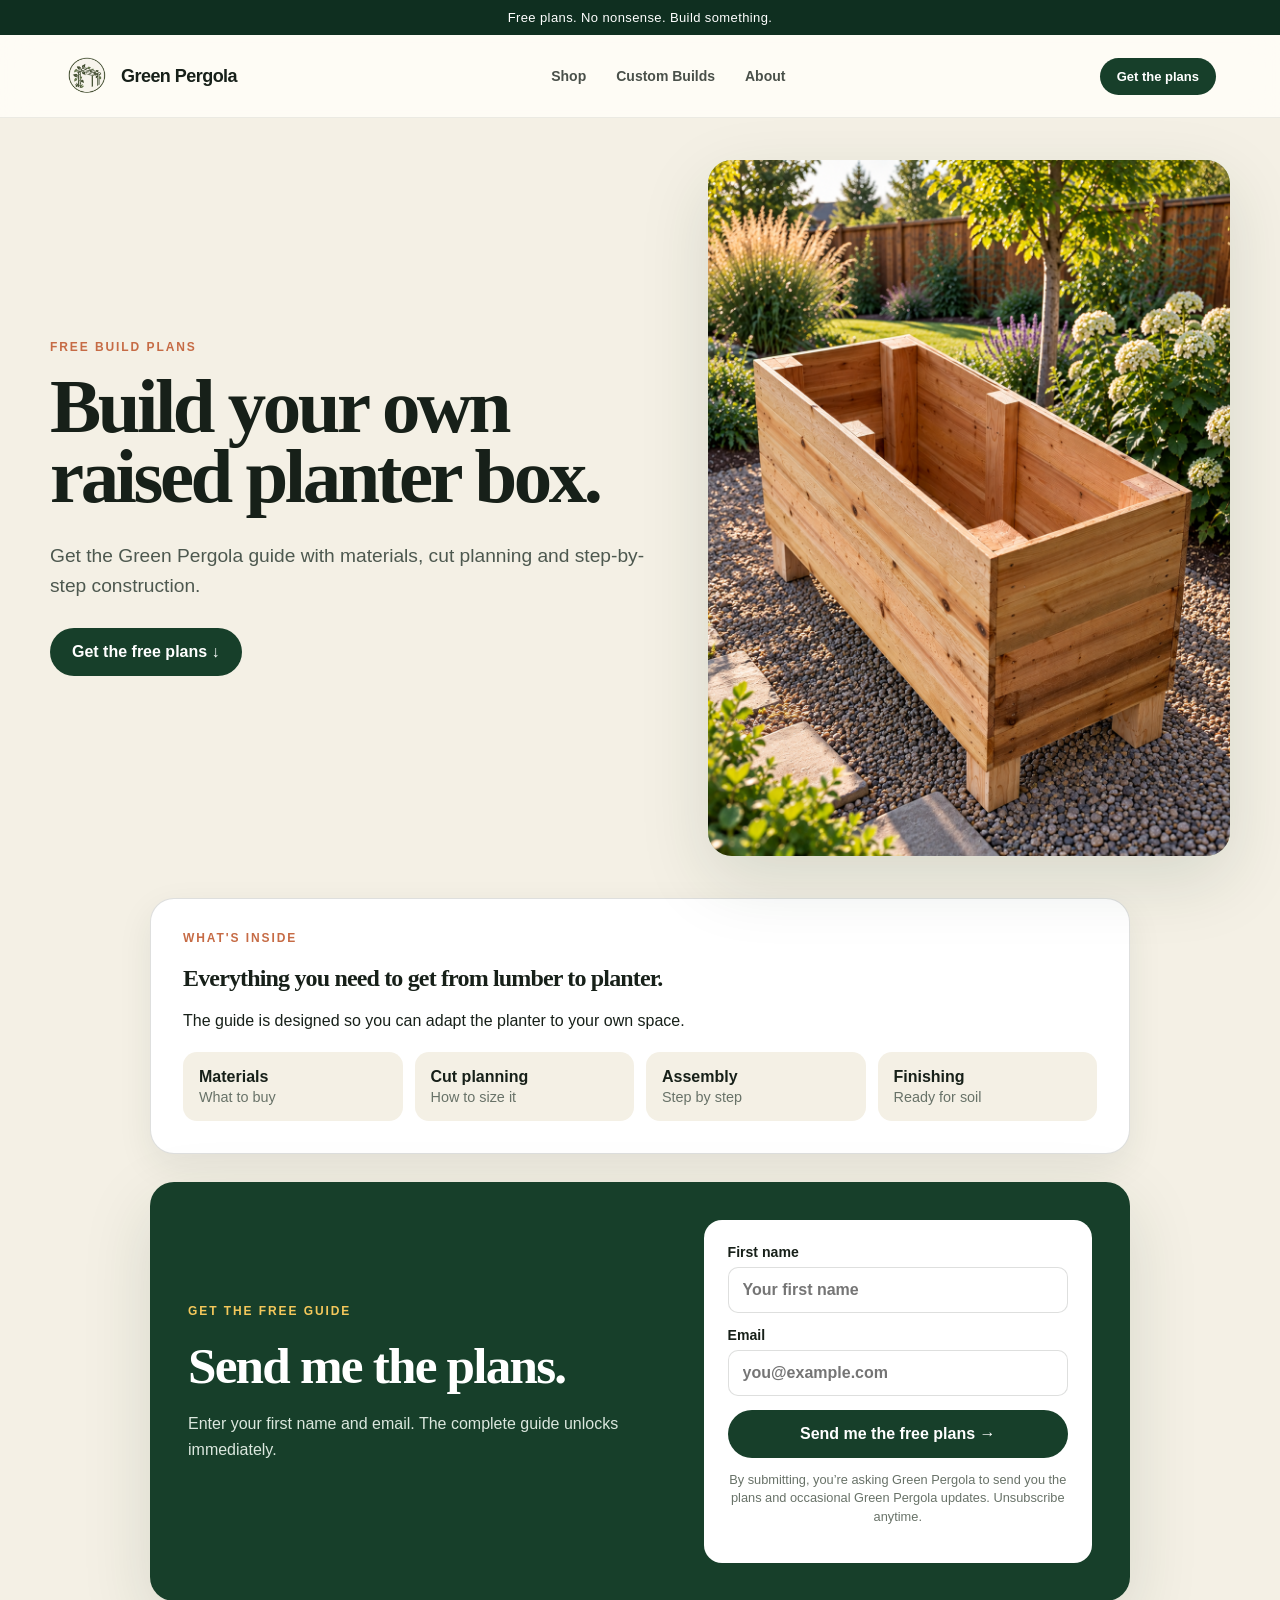
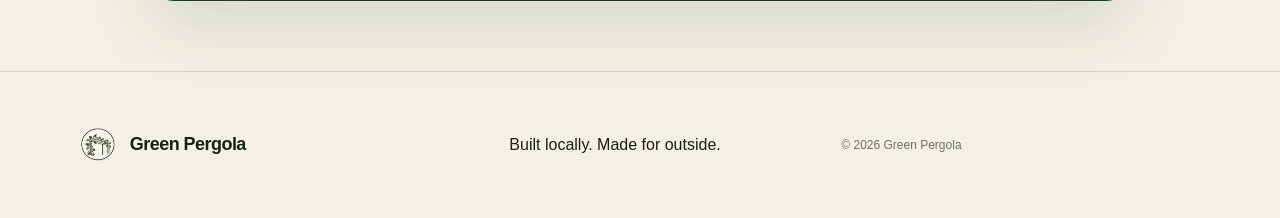
==== commit 0b86e3cc: "Update free-raised-planter-box-plans.html" ====
--- a/free-raised-planter-box-plans.html
+++ b/free-raised-planter-box-plans.html
@@ -8,4 +8,4 @@
 <section class="plans-card"><p class="eyebrow">02 — CUT PLANNING</p><h2>Build the cut list from your finished size.</h2><div class="plan-table-wrap"><table class="plan-table"><tr><th>Part</th><th>Quantity</th><th>Size</th></tr><tr><td>Long wall boards</td><td>Based on height</td><td>Finished planter length</td></tr><tr><td>End wall boards</td><td>Based on height</td><td>Finished width, adjusted for joint layout</td></tr><tr><td>Corner supports</td><td>4</td><td>Finished wall height</td></tr><tr><td>Optional top trim</td><td>As needed</td><td>Measure after assembly</td></tr></table></div><p class="plan-note"><strong>Measure twice:</strong> dry-fit one layer before batch-cutting every piece.</p></section>
 <section class="plans-card"><p class="eyebrow">03 — ASSEMBLY</p><h2>Put it together.</h2><ol><li>Choose and mark the finished footprint and height.</li><li>Cut four identical corner supports.</li><li>Cut and dry-fit the first wall layer.</li><li>Clamp and fasten the long sides to the corner supports.</li><li>Attach the ends and check the box for square.</li><li>Add the remaining wall boards while keeping corners aligned.</li><li>Add optional top trim after measuring the assembled box.</li><li>Sand sharp edges and splinters.</li><li>Apply your chosen exterior finish, let it cure, then fill and plant.</li></ol><button class="btn" type="button" onclick="window.print()">Print / save guide</button></section></div></div></main>
 <footer><a class="brand footer-brand" href="index.html"><img class="brand-logo" src="images/favicon.png" alt=""><span class="brand-text">Green Pergola</span></a><p>Built locally. Made for outside.</p><p class="fineprint">© <span id="year"></span> Green Pergola</p></footer>
-<script>document.getElementById("year").textContent=new Date().getFullYear();const KEY="YOUR_EXISTING_WEB3FORMS_ACCESS_KEY",f=document.getElementById("plansLeadForm"),s=document.getElementById("plansLeadSubmit"),m=document.getElementById("plansLeadStatus"),ok=document.getElementById("plansLeadSuccess"),plans=document.getElementById("full-plans");f.addEventListener("submit",async e=>{e.preventDefault();if(f.botcheck.checked)return;if(KEY==="YOUR_EXISTING_WEB3FORMS_ACCESS_KEY"){m.textContent="Site setup incomplete: add the Web3Forms access key.";m.classList.add("error");return}s.disabled=true;s.textContent="Sending…";m.textContent="";let d=new FormData(f);d.append("access_key",KEY);try{let r=await fetch("https://api.web3forms.com/submit",{method:"POST",body:d}),j=await r.json();if(!r.ok||!j.success)throw Error();f.hidden=true;ok.hidden=false;plans.hidden=false;localStorage.setItem("gpPlansUnlocked","1")}catch(x){m.textContent="Couldn’t send that yet. Please try again.";m.classList.add("error")}finally{s.disabled=false;s.textContent="Send me the free plans →"}});if(localStorage.getItem("gpPlansUnlocked")==="1"){f.hidden=true;ok.hidden=false;plans.hidden=false}</script></body></html>
+<script>document.getElementById("year").textContent=new Date().getFullYear();const KEY="193f2c54-a5e3-4716-a194-4d6ffacd7c14",f=document.getElementById("plansLeadForm"),s=document.getElementById("plansLeadSubmit"),m=document.getElementById("plansLeadStatus"),ok=document.getElementById("plansLeadSuccess"),plans=document.getElementById("full-plans");f.addEventListener("submit",async e=>{e.preventDefault();if(f.botcheck.checked)return;if(KEY==="YOUR_EXISTING_WEB3FORMS_ACCESS_KEY"){m.textContent="Site setup incomplete: add the Web3Forms access key.";m.classList.add("error");return}s.disabled=true;s.textContent="Sending…";m.textContent="";let d=new FormData(f);d.append("access_key",KEY);try{let r=await fetch("https://api.web3forms.com/submit",{method:"POST",body:d}),j=await r.json();if(!r.ok||!j.success)throw Error();f.hidden=true;ok.hidden=false;plans.hidden=false;localStorage.setItem("gpPlansUnlocked","1")}catch(x){m.textContent="Couldn’t send that yet. Please try again.";m.classList.add("error")}finally{s.disabled=false;s.textContent="Send me the free plans →"}});if(localStorage.getItem("gpPlansUnlocked")==="1"){f.hidden=true;ok.hidden=false;plans.hidden=false}</script></body></html>
--- a/styles.css
+++ b/styles.css
@@ -22,7 +22,7 @@
 .marquee{overflow:hidden;background:var(--clay);color:#fff;padding:16px 0}.marquee-track{display:flex;gap:26px;white-space:nowrap;min-width:max-content;animation:marquee 24s linear infinite;font-family:"Fraunces",serif;font-size:21px}@keyframes marquee{to{transform:translateX(-50%)}}
 .section{padding:clamp(74px,9vw,130px) clamp(20px,6vw,90px)}.section-heading{display:flex;align-items:end;justify-content:space-between;gap:30px;margin-bottom:34px}.section-heading h2,.story h2,.custom-card h2{font-size:clamp(40px,5vw,74px);line-height:1;margin:0;max-width:840px}.section-heading>p{max-width:320px;color:var(--muted);line-height:1.5}
 .filters{display:flex;gap:9px;flex-wrap:wrap;margin:26px 0 34px}.filter-btn{border:1px solid var(--line);background:#fff;padding:9px 14px;border-radius:999px;font-size:13px;font-weight:700}.filter-btn.active{background:var(--forest);color:#fff;border-color:var(--forest)}
-.product-grid{display:grid;grid-template-columns:repeat(12,1fr);gap:20px}.product-card{grid-column:span 4;background:#fff;border:1px solid var(--line);border-radius:24px;overflow:hidden;transition:.25s ease}.product-card:hover{transform:translateY(-6px);box-shadow:var(--shadow)}.product-card:nth-child(1),.product-card:nth-child(5){grid-column:span 8}.product-image{aspect-ratio:4/3;position:relative;overflow:hidden;background:#d8dfd0}.product-card:nth-child(1) .product-image,.product-card:nth-child(5) .product-image{aspect-ratio:16/9}.product-image::before,.product-image::after{content:"";position:absolute}.product-image.planter::before{left:10%;right:10%;bottom:18%;height:32%;background:#9a6844;box-shadow:inset 0 12px rgba(255,255,255,.1)}.product-image.planter::after{width:14px;height:46%;left:24%;bottom:50%;background:#31653b;border-radius:12px;box-shadow:70px -18px #407649,140px 3px #2e6039,210px -8px #4f8054}.product-image.rack{background:#d7d8d2}.product-image.rack::before{width:56%;height:11%;left:21%;bottom:34%;background:#6f523f;box-shadow:0 -52px 0 -12px #6f523f,0 52px 0 -12px #6f523f}.product-image.rack::after{width:10px;height:60%;left:28%;bottom:20%;background:#6f523f;box-shadow:160px 0 #6f523f,80px 0 #6f523f}.product-image.stand{background:#ead7a8}.product-image.stand::before{width:60%;height:52%;background:#f5efe3;left:20%;bottom:13%;border:12px solid #b98b54}.product-image.stand::after{content:"LEMONADE";display:grid;place-items:center;font-family:"Fraunces",serif;font-size:20px;width:64%;height:18%;left:18%;top:16%;background:#e7bd52;color:#4d3c2b;transform:rotate(-2deg)}.product-image.decor{background:#2a3a2b}.product-image.decor::before{width:44%;height:44%;left:28%;bottom:22%;background:#c96e3d;clip-path:polygon(50% 0,58% 18%,83% 20%,71% 39%,91% 52%,68% 63%,78% 86%,53% 79%,45% 100%,34% 78%,10% 86%,20% 62%,0 49%,23% 39%,14% 18%,40% 18%)}.product-image.decor::after{width:18%;height:10%;left:41%;bottom:37%;border-radius:50%;box-shadow:-34px -18px 0 -5px #2a3a2b,34px -18px 0 -5px #2a3a2b;background:#2a3a2b}.product-image.custom{background:repeating-linear-gradient(135deg,#cfd9c7 0 34px,#e5eadf 34px 68px)}.product-image.custom::before{width:58%;height:58%;left:20%;top:20%;border:3px dashed #52705b;border-radius:18px}.product-image.custom::after{content:"YOUR IDEA Ã¢â€ â€™";font-weight:800;letter-spacing:.09em;color:#52705b;left:28%;top:45%}.product-body{padding:22px}.product-top{display:flex;justify-content:space-between;gap:20px;align-items:flex-start}.product-body h3{font-family:"Fraunces",serif;font-size:29px;line-height:1.05;margin:0}.price{font-weight:800;white-space:nowrap}.product-body p{color:var(--muted);line-height:1.55;margin:14px 0 18px}.product-meta{display:flex;flex-wrap:wrap;gap:7px;margin-bottom:18px}.product-meta span{background:var(--cream);border-radius:999px;padding:7px 9px;font-size:11px;font-weight:700}.product-link{border:0;background:transparent;padding:0;color:var(--forest);font-weight:800}.product-link:hover{text-decoration:underline}
+.product-grid{display:grid;grid-template-columns:repeat(12,1fr);gap:20px}.product-card{grid-column:span 4;background:#fff;border:1px solid var(--line);border-radius:24px;overflow:hidden;transition:.25s ease}.product-card:hover{transform:translateY(-6px);box-shadow:var(--shadow)}.product-card:nth-child(1),.product-card:nth-child(5){grid-column:span 8}.product-image{aspect-ratio:4/3;position:relative;overflow:hidden;background:#d8dfd0}.product-card:nth-child(1) .product-image,.product-card:nth-child(5) .product-image{aspect-ratio:16/9}.product-image::before,.product-image::after{content:"";position:absolute}.product-image.planter::before{left:10%;right:10%;bottom:18%;height:32%;background:#9a6844;box-shadow:inset 0 12px rgba(255,255,255,.1)}.product-image.planter::after{width:14px;height:46%;left:24%;bottom:50%;background:#31653b;border-radius:12px;box-shadow:70px -18px #407649,140px 3px #2e6039,210px -8px #4f8054}.product-image.rack{background:#d7d8d2}.product-image.rack::before{width:56%;height:11%;left:21%;bottom:34%;background:#6f523f;box-shadow:0 -52px 0 -12px #6f523f,0 52px 0 -12px #6f523f}.product-image.rack::after{width:10px;height:60%;left:28%;bottom:20%;background:#6f523f;box-shadow:160px 0 #6f523f,80px 0 #6f523f}.product-image.stand{background:#ead7a8}.product-image.stand::before{width:60%;height:52%;background:#f5efe3;left:20%;bottom:13%;border:12px solid #b98b54}.product-image.stand::after{content:"LEMONADE";display:grid;place-items:center;font-family:"Fraunces",serif;font-size:20px;width:64%;height:18%;left:18%;top:16%;background:#e7bd52;color:#4d3c2b;transform:rotate(-2deg)}.product-image.decor{background:#2a3a2b}.product-image.decor::before{width:44%;height:44%;left:28%;bottom:22%;background:#c96e3d;clip-path:polygon(50% 0,58% 18%,83% 20%,71% 39%,91% 52%,68% 63%,78% 86%,53% 79%,45% 100%,34% 78%,10% 86%,20% 62%,0 49%,23% 39%,14% 18%,40% 18%)}.product-image.decor::after{width:18%;height:10%;left:41%;bottom:37%;border-radius:50%;box-shadow:-34px -18px 0 -5px #2a3a2b,34px -18px 0 -5px #2a3a2b;background:#2a3a2b}.product-image.custom{background:repeating-linear-gradient(135deg,#cfd9c7 0 34px,#e5eadf 34px 68px)}.product-image.custom::before{width:58%;height:58%;left:20%;top:20%;border:3px dashed #52705b;border-radius:18px}.product-image.custom::after{content:"YOUR IDEA ÃƒÂ¢Ã¢â‚¬ Ã¢â‚¬â„¢";font-weight:800;letter-spacing:.09em;color:#52705b;left:28%;top:45%}.product-body{padding:22px}.product-top{display:flex;justify-content:space-between;gap:20px;align-items:flex-start}.product-body h3{font-family:"Fraunces",serif;font-size:29px;line-height:1.05;margin:0}.price{font-weight:800;white-space:nowrap}.product-body p{color:var(--muted);line-height:1.55;margin:14px 0 18px}.product-meta{display:flex;flex-wrap:wrap;gap:7px;margin-bottom:18px}.product-meta span{background:var(--cream);border-radius:999px;padding:7px 9px;font-size:11px;font-weight:700}.product-link{border:0;background:transparent;padding:0;color:var(--forest);font-weight:800}.product-link:hover{text-decoration:underline}
 .feature-band{background:var(--forest);color:#fff;padding:clamp(74px,9vw,130px) clamp(20px,6vw,90px);display:grid;grid-template-columns:.8fr 1.2fr;gap:clamp(40px,7vw,100px)}.feature-intro h2{font-size:clamp(46px,6vw,84px);line-height:.95;margin:0}.feature-intro>p:last-child{color:#c6d5ca;max-width:490px;line-height:1.6;font-size:17px}.feature-list{display:grid;gap:1px;background:rgba(255,255,255,.13)}.feature-card{background:var(--forest);padding:28px 0 28px 28px;display:grid;grid-template-columns:50px 1fr;column-gap:20px}.feature-card span{font-family:"Fraunces",serif;color:#a9c1ae;font-size:16px}.feature-card h3{font-size:25px;margin:0 0 8px}.feature-card p{grid-column:2;color:#c6d5ca;line-height:1.5;margin:0;max-width:520px}
 .custom-section{background:var(--cream)}.custom-card{background:var(--paper);border:1px solid var(--line);border-radius:34px;padding:clamp(32px,6vw,80px);display:grid;grid-template-columns:1fr .8fr;gap:60px;align-items:center;box-shadow:var(--shadow)}.custom-card p:not(.eyebrow){color:var(--muted);font-size:18px;line-height:1.6;max-width:650px}.sketch{min-height:390px;position:relative;border:1px solid var(--line);background:#fbf8ef;border-radius:24px;overflow:hidden;background-image:linear-gradient(rgba(23,63,42,.06) 1px,transparent 1px),linear-gradient(90deg,rgba(23,63,42,.06) 1px,transparent 1px);background-size:24px 24px}.sketch-line{position:absolute;height:3px;background:#53705e;transform-origin:left}.l1{width:55%;left:18%;top:35%;transform:rotate(13deg)}.l2{width:46%;left:29%;top:57%;transform:rotate(-13deg)}.l3{width:38%;left:22%;top:31%;transform:rotate(79deg)}.l4{width:40%;left:61%;top:26%;transform:rotate(88deg)}.sketch-note{position:absolute;background:#f2cd64;padding:9px 12px;font-weight:700;font-size:13px;box-shadow:0 5px 15px rgba(0,0,0,.08)}.n1{left:8%;top:12%;transform:rotate(-5deg)}.n2{right:8%;bottom:10%;transform:rotate(3deg)}
 .story{display:grid;grid-template-columns:.32fr 1.1fr;gap:50px}.story-number{font-family:"Fraunces",serif;font-size:clamp(90px,16vw,220px);line-height:.8;color:#dbe3d6}.story-copy{max-width:900px}.story-copy p:not(.eyebrow){font-size:clamp(18px,1.8vw,24px);line-height:1.6;color:#4f5a51}.cta{padding:clamp(70px,10vw,140px) 20px;background:var(--clay);color:#fff;text-align:center}.cta h2{font-size:clamp(66px,10vw,140px);line-height:.9;margin:0 0 34px}
@@ -202,7 +202,7 @@
 }
 
 /* =========================================================
-   ROTATING REAL-PRODUCT HERO Ã¢â‚¬â€ v8
+   ROTATING REAL-PRODUCT HERO ÃƒÂ¢Ã¢â€šÂ¬Ã¢â‚¬Â v8
 ========================================================= */
 .hero-art.hero-carousel{
   position:relative;
@@ -326,7 +326,7 @@
 }
 
 /* =========================================================
-   UNIFORM PRODUCT GRID Ã¢â‚¬â€ v9
+   UNIFORM PRODUCT GRID ÃƒÂ¢Ã¢â€šÂ¬Ã¢â‚¬Â v9
 ========================================================= */
 @media (min-width: 901px) {
   .product-grid {
@@ -389,7 +389,7 @@
 
 
 /* =========================================================
-   CUSTOM BUILD IMAGE Ã¢â‚¬â€ v10
+   CUSTOM BUILD IMAGE ÃƒÂ¢Ã¢â€šÂ¬Ã¢â‚¬Â v10
 ========================================================= */
 .custom-build-visual{
   position:relative;
@@ -452,7 +452,7 @@
 .seo-service-grid{display:grid;grid-template-columns:repeat(2,minmax(0,1fr));gap:18px;margin-top:28px}.seo-service-grid article{background:#fff;border:1px solid rgba(23,63,42,.12);border-radius:22px;padding:26px}.seo-service-grid h3{margin:0 0 10px}.seo-service-grid p{color:#687166;line-height:1.65}.seo-service-grid a{color:#174f32;font-weight:700;text-decoration:none}.service-area-copy{margin:26px 0 0;max-width:900px;color:#687166;line-height:1.7}.seo-page{max-width:1100px;margin:0 auto;padding:70px 28px}.seo-page h1{font-family:Fraunces,serif;font-size:clamp(2.8rem,7vw,5.5rem);line-height:.98;margin:.2em 0}.seo-page h2{font-family:Fraunces,serif;font-size:clamp(2rem,4vw,3.2rem)}.seo-page p,.seo-page li{font-size:1.08rem;line-height:1.75;color:#5f695f}.seo-page .lead{font-size:1.3rem;max-width:780px}.seo-page .seo-hero-image{width:100%;max-height:620px;object-fit:cover;border-radius:28px;margin:34px 0}.seo-page .seo-cta{background:#173f2a;color:#fff;border-radius:28px;padding:34px;margin-top:48px}.seo-page .seo-cta p{color:#e8eee8}.seo-page a{color:#174f32}.seo-page .seo-cta a{color:#fff}@media(max-width:760px){.seo-service-grid{grid-template-columns:1fr}}
 
 /* =========================================================
-   V13 Ã¢â‚¬â€ CLEAN CATALOG / SINGLE-IMAGE MODALS / QUOTE FORM
+   V13 ÃƒÂ¢Ã¢â€šÂ¬Ã¢â‚¬Â CLEAN CATALOG / SINGLE-IMAGE MODALS / QUOTE FORM
 ========================================================= */
 .gallery-arrow[hidden],
 .gallery-thumbs[hidden] {
@@ -553,7 +553,7 @@
 }
 
 
-/* v15 Ã¢â‚¬â€ quote form captcha */
+/* v15 ÃƒÂ¢Ã¢â€šÂ¬Ã¢â‚¬Â quote form captcha */
 .captcha-wrap {
   margin: .15rem 0 .85rem;
   min-height: 78px;
@@ -571,7 +571,7 @@
 
 
 /* =========================================================
-   v16 Ã¢â‚¬â€ hCaptcha challenge layering fix
+   v16 ÃƒÂ¢Ã¢â€šÂ¬Ã¢â‚¬Â hCaptcha challenge layering fix
    Native <dialog>.showModal() lives in the browser "top layer",
    which can cover hCaptcha's challenge iframe. The quote modal now
    uses a normal fixed overlay so the hCaptcha challenge can appear
@@ -634,7 +634,7 @@
 
 
 /* =========================================================
-   v17 â€” COMPLETE RESPONSIVE / MOBILE POLISH
+   v17 Ã¢â‚¬â€ COMPLETE RESPONSIVE / MOBILE POLISH
    Drop-in overrides for Green Pergola
 ========================================================= */
 
@@ -1428,7 +1428,7 @@
 
 
 /* =========================================================
-   v18 — SOCIAL FOOTER LAYOUT FIX
+   v18 â€” SOCIAL FOOTER LAYOUT FIX
    Keeps all social icons on one horizontal line on desktop
    and compact on mobile.
 ========================================================= */
@@ -1534,3 +1534,141 @@
     text-align: left;
   }
 }
+
+/* =========================================================
+   v19 â€” FREE RAISED PLANTER BOX PLANS
+   Added without replacing existing site styles.
+========================================================= */
+.free-plans-banner{
+  width:min(1180px,calc(100% - 48px));
+  margin:34px auto 0;
+  padding:28px 32px;
+  display:grid;
+  grid-template-columns:auto minmax(0,1fr) auto;
+  align-items:center;
+  gap:26px;
+  background:var(--forest);
+  color:#fff;
+  border-radius:24px;
+  box-shadow:var(--shadow);
+}
+.free-plans-banner h2{
+  color:#fff;
+  margin:0 0 7px;
+  font-family:"Fraunces",serif;
+  font-size:clamp(1.65rem,2.7vw,2.5rem);
+  line-height:1.02;
+  letter-spacing:-.035em;
+}
+.free-plans-banner p{margin:0;color:rgba(255,255,255,.82);line-height:1.55}
+.free-plans-banner .eyebrow{color:#f4c85b;margin-bottom:6px}
+.free-plans-sticker{
+  padding:13px 17px;
+  background:var(--yellow);
+  color:var(--ink);
+  border-radius:10px;
+  font-size:.78rem;
+  font-weight:800;
+  letter-spacing:.08em;
+  transform:rotate(-2deg);
+}
+.free-plans-btn{background:#fff;color:var(--forest);white-space:nowrap}
+
+.plans-page{background:var(--cream)}
+.plans-hero{
+  width:min(1180px,calc(100% - 48px));
+  margin:42px auto;
+  display:grid;
+  grid-template-columns:minmax(0,1fr) minmax(360px,.85fr);
+  gap:44px;
+  align-items:center;
+}
+.plans-hero h1{
+  margin:8px 0 16px;
+  font-family:"Fraunces",serif;
+  font-size:clamp(3.2rem,6vw,6.6rem);
+  line-height:.92;
+  letter-spacing:-.045em;
+}
+.plans-hero .hero-sub{margin-bottom:28px}
+.plans-hero-image{
+  min-height:500px;
+  border-radius:24px;
+  overflow:hidden;
+  background:var(--sage);
+  box-shadow:var(--shadow);
+}
+.plans-hero-image img{width:100%;height:100%;min-height:500px;display:block;object-fit:cover}
+.plans-shell{width:min(980px,calc(100% - 48px));margin:0 auto 70px}
+.plans-card{
+  padding:32px;
+  margin:18px 0;
+  background:#fff;
+  border:1px solid var(--line);
+  border-radius:24px;
+  box-shadow:0 12px 35px rgba(22,52,34,.08);
+}
+.plans-card h2,.plans-gate h2{font-family:"Fraunces",serif;letter-spacing:-.035em}
+.plans-preview-grid{display:grid;grid-template-columns:repeat(4,1fr);gap:12px;margin-top:22px}
+.plans-preview-grid div{padding:16px;border-radius:14px;background:var(--cream)}
+.plans-preview-grid strong,.plans-preview-grid span{display:block}
+.plans-preview-grid span{color:var(--muted);font-size:.9rem;margin-top:3px}
+.plans-gate{
+  display:grid;
+  grid-template-columns:minmax(0,1fr) minmax(300px,.8fr);
+  gap:30px;
+  align-items:center;
+  padding:38px;
+  margin:28px 0;
+  background:var(--forest);
+  color:#fff;
+  border-radius:24px;
+  box-shadow:var(--shadow);
+}
+.plans-gate h2{color:#fff;margin:4px 0 10px;font-size:clamp(2rem,4vw,3.4rem)}
+.plans-gate>div>p:not(.eyebrow){color:#dbe7de;line-height:1.6}
+.plans-gate .eyebrow{color:#f4c85b}
+.plans-gate-form{padding:24px;background:#fff;color:var(--ink);border-radius:18px}
+.plans-gate-form label{display:block;margin-bottom:14px;font-weight:700;font-size:.88rem}
+.plans-gate-form input{
+  width:100%;margin-top:7px;padding:13px 14px;border:1px solid var(--line);
+  border-radius:10px;font:inherit;font-size:16px
+}
+.plans-gate-form .btn{width:100%}
+.plans-privacy,.plans-status{font-size:.8rem;text-align:center;color:var(--muted);line-height:1.45}
+.plans-status.error{color:#a22}
+.plans-unlocked[hidden]{display:none!important}
+.plan-table-wrap{overflow-x:auto}
+.plan-table{width:100%;min-width:620px;border-collapse:collapse}
+.plan-table th,.plan-table td{padding:13px 12px;text-align:left;border-bottom:1px solid var(--line)}
+.plan-note{padding:16px 18px;background:var(--cream);border-left:4px solid var(--clay)}
+.plans-success{text-align:center;padding:25px;background:#fff;border-radius:18px}
+.plans-success h3{font-family:"Fraunces",serif;font-size:2rem;margin:.2em 0 .8em}
+.plans-footer-link{font-weight:700}
+
+@media(max-width:900px){
+  .free-plans-banner{grid-template-columns:1fr auto}
+  .free-plans-sticker{grid-column:1/-1;justify-self:start}
+  .plans-hero,.plans-gate{grid-template-columns:1fr}
+  .plans-preview-grid{grid-template-columns:1fr 1fr}
+}
+@media(max-width:620px){
+  .free-plans-banner{width:calc(100% - 28px);padding:22px 18px;grid-template-columns:1fr;gap:16px}
+  .free-plans-btn{width:100%;white-space:normal;text-align:center}
+  .plans-hero,.plans-shell{width:calc(100% - 28px)}
+  .plans-hero{margin:24px auto;gap:24px}
+  .plans-hero h1{font-size:clamp(44px,14vw,62px)}
+  .plans-hero-image,.plans-hero-image img{min-height:300px}
+  .plans-card,.plans-gate{padding:22px 18px}
+  .plans-preview-grid{grid-template-columns:1fr 1fr}
+}
+@media(max-width:380px){
+  .plans-preview-grid{grid-template-columns:1fr}
+}
+@media print{
+  .plans-page .announcement,.plans-page .site-header,.plans-page .plans-hero,
+  .plans-page .plans-gate,.plans-page footer{display:none!important}
+  .plans-unlocked[hidden]{display:block!important}
+  .plans-shell{width:100%;margin:0}
+  .plans-card{box-shadow:none;break-inside:avoid}
+}
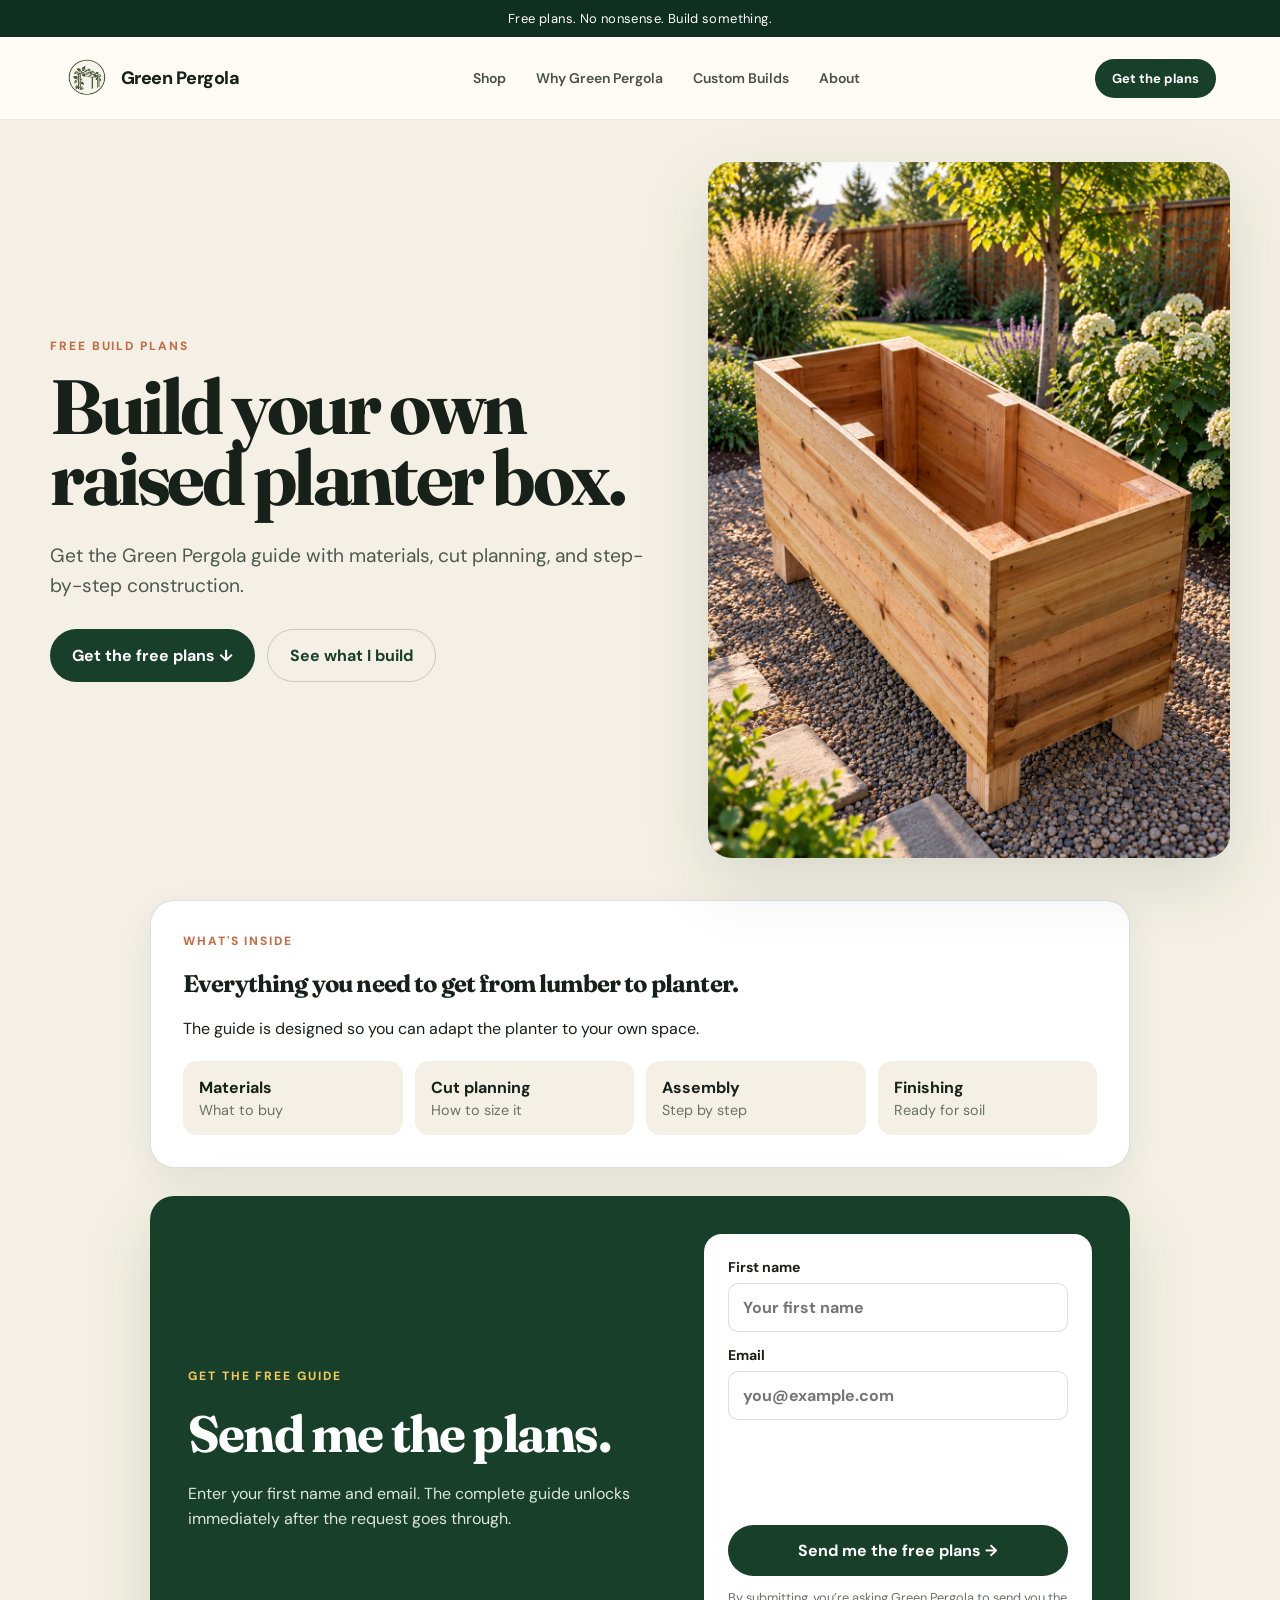
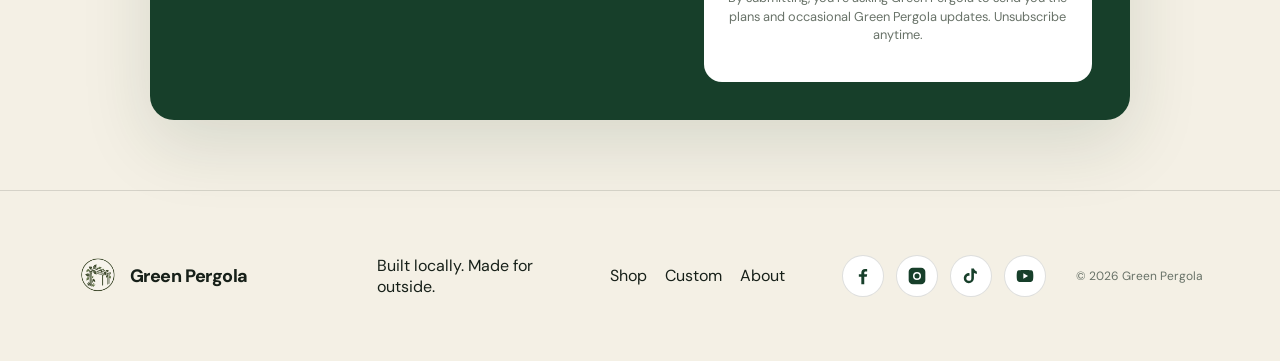
==== commit 33e779e6: "Update free-raised-planter-box-plans.html" ====
--- a/free-raised-planter-box-plans.html
+++ b/free-raised-planter-box-plans.html
@@ -1,11 +1,825 @@
-<!doctype html><html lang="en"><head><meta charset="utf-8"><meta name="viewport" content="width=device-width,initial-scale=1"><title>Free Raised Planter Box Plans | Green Pergola</title><meta name="description" content="Get free raised planter box build plans from Green Pergola."><link rel="canonical" href="https://thegreenpergola.com/free-raised-planter-box-plans.html"><link rel="icon" href="/images/favicon.png"><link rel="stylesheet" href="styles.css?v=19"></head><body class="plans-page">
-<div class="announcement">Free plans. No nonsense. Build something.</div>
-<header class="site-header"><a class="brand" href="index.html"><img class="brand-logo" src="images/favicon.png" alt=""><span class="brand-text">Green Pergola</span></a><nav class="desktop-nav"><a href="index.html#shop">Shop</a><a href="index.html#custom">Custom Builds</a><a href="index.html#about">About</a></nav><a class="btn btn-small" href="#get-plans">Get the plans</a></header>
-<main><section class="plans-hero"><div><p class="eyebrow">FREE BUILD PLANS</p><h1>Build your own raised planter box.</h1><p class="hero-sub">Get the Green Pergola guide with materials, cut planning and step-by-step construction.</p><div class="hero-actions"><a class="btn" href="#get-plans">Get the free plans ↓</a></div></div><div class="plans-hero-image"><img src="images/planter-box.png" alt="Green Pergola raised planter box"></div></section>
-<div class="plans-shell"><section class="plans-card"><p class="eyebrow">WHAT'S INSIDE</p><h2>Everything you need to get from lumber to planter.</h2><p>The guide is designed so you can adapt the planter to your own space.</p><div class="plans-preview-grid"><div><strong>Materials</strong><span>What to buy</span></div><div><strong>Cut planning</strong><span>How to size it</span></div><div><strong>Assembly</strong><span>Step by step</span></div><div><strong>Finishing</strong><span>Ready for soil</span></div></div></section>
-<section class="plans-gate" id="get-plans"><div><p class="eyebrow">GET THE FREE GUIDE</p><h2>Send me the plans.</h2><p>Enter your first name and email. The complete guide unlocks immediately.</p></div><div><form class="plans-gate-form" id="plansLeadForm"><input type="checkbox" name="botcheck" class="form-honey" tabindex="-1"><label>First name<input name="name" autocomplete="given-name" required placeholder="Your first name"></label><label>Email<input type="email" name="email" autocomplete="email" required placeholder="you@example.com"></label><input type="hidden" name="subject" value="Green Pergola — Free Plan Download"><input type="hidden" name="message" value="Requested the free raised planter box plans."><button class="btn" id="plansLeadSubmit">Send me the free plans →</button><p class="plans-status" id="plansLeadStatus"></p><p class="plans-privacy">By submitting, you’re asking Green Pergola to send you the plans and occasional Green Pergola updates. Unsubscribe anytime.</p></form><div class="plans-success" id="plansLeadSuccess" hidden><p class="eyebrow">YOU'RE IN</p><h3>Here are your plans.</h3><a class="btn" href="#full-plans">View the plans ↓</a></div></div></section>
-<div class="plans-unlocked" id="full-plans" hidden><section class="plans-card"><p class="eyebrow">01 — MATERIALS</p><h2>What you'll need</h2><ul><li>Exterior-suitable lumber for the planter walls</li><li>Four wood corner supports</li><li>Exterior/deck screws appropriate for your lumber</li><li>Landscape fabric or planter liner, if desired</li><li>Exterior finish or stain, if desired</li><li>Raised-bed soil and plants</li></ul></section>
-<section class="plans-card"><p class="eyebrow">02 — CUT PLANNING</p><h2>Build the cut list from your finished size.</h2><div class="plan-table-wrap"><table class="plan-table"><tr><th>Part</th><th>Quantity</th><th>Size</th></tr><tr><td>Long wall boards</td><td>Based on height</td><td>Finished planter length</td></tr><tr><td>End wall boards</td><td>Based on height</td><td>Finished width, adjusted for joint layout</td></tr><tr><td>Corner supports</td><td>4</td><td>Finished wall height</td></tr><tr><td>Optional top trim</td><td>As needed</td><td>Measure after assembly</td></tr></table></div><p class="plan-note"><strong>Measure twice:</strong> dry-fit one layer before batch-cutting every piece.</p></section>
-<section class="plans-card"><p class="eyebrow">03 — ASSEMBLY</p><h2>Put it together.</h2><ol><li>Choose and mark the finished footprint and height.</li><li>Cut four identical corner supports.</li><li>Cut and dry-fit the first wall layer.</li><li>Clamp and fasten the long sides to the corner supports.</li><li>Attach the ends and check the box for square.</li><li>Add the remaining wall boards while keeping corners aligned.</li><li>Add optional top trim after measuring the assembled box.</li><li>Sand sharp edges and splinters.</li><li>Apply your chosen exterior finish, let it cure, then fill and plant.</li></ol><button class="btn" type="button" onclick="window.print()">Print / save guide</button></section></div></div></main>
-<footer><a class="brand footer-brand" href="index.html"><img class="brand-logo" src="images/favicon.png" alt=""><span class="brand-text">Green Pergola</span></a><p>Built locally. Made for outside.</p><p class="fineprint">© <span id="year"></span> Green Pergola</p></footer>
-<script>document.getElementById("year").textContent=new Date().getFullYear();const KEY="193f2c54-a5e3-4716-a194-4d6ffacd7c14",f=document.getElementById("plansLeadForm"),s=document.getElementById("plansLeadSubmit"),m=document.getElementById("plansLeadStatus"),ok=document.getElementById("plansLeadSuccess"),plans=document.getElementById("full-plans");f.addEventListener("submit",async e=>{e.preventDefault();if(f.botcheck.checked)return;if(KEY==="YOUR_EXISTING_WEB3FORMS_ACCESS_KEY"){m.textContent="Site setup incomplete: add the Web3Forms access key.";m.classList.add("error");return}s.disabled=true;s.textContent="Sending…";m.textContent="";let d=new FormData(f);d.append("access_key",KEY);try{let r=await fetch("https://api.web3forms.com/submit",{method:"POST",body:d}),j=await r.json();if(!r.ok||!j.success)throw Error();f.hidden=true;ok.hidden=false;plans.hidden=false;localStorage.setItem("gpPlansUnlocked","1")}catch(x){m.textContent="Couldn’t send that yet. Please try again.";m.classList.add("error")}finally{s.disabled=false;s.textContent="Send me the free plans →"}});if(localStorage.getItem("gpPlansUnlocked")==="1"){f.hidden=true;ok.hidden=false;plans.hidden=false}</script></body></html>
+<!doctype html>
+<html lang="en">
+<head>
+  <meta charset="utf-8">
+  <meta name="viewport" content="width=device-width,initial-scale=1">
+
+  <title>Free Raised Planter Box Plans | Green Pergola</title>
+  <meta name="description" content="Get free raised planter box build plans from Green Pergola.">
+  <meta name="robots" content="index,follow,max-image-preview:large">
+  <meta name="theme-color" content="#173f2a">
+
+  <link rel="canonical" href="https://thegreenpergola.com/free-raised-planter-box-plans.html">
+  <link rel="icon" type="image/png" href="/images/favicon.png">
+  <link rel="shortcut icon" href="/images/favicon.png">
+  <link rel="apple-touch-icon" href="/images/favicon.png">
+
+  <meta property="og:type" content="article">
+  <meta property="og:site_name" content="Green Pergola">
+  <meta property="og:title" content="Free Raised Planter Box Plans | Green Pergola">
+  <meta property="og:description" content="Build your own raised planter box with a free Green Pergola build guide.">
+  <meta property="og:url" content="https://thegreenpergola.com/free-raised-planter-box-plans.html">
+  <meta property="og:image" content="https://thegreenpergola.com/images/green-pergola-share.png">
+
+  <meta name="twitter:card" content="summary_large_image">
+  <meta name="twitter:title" content="Free Raised Planter Box Plans | Green Pergola">
+  <meta name="twitter:description" content="Build your own raised planter box with a free Green Pergola build guide.">
+  <meta name="twitter:image" content="https://thegreenpergola.com/images/green-pergola-share.png">
+
+  <link rel="preconnect" href="https://fonts.googleapis.com">
+  <link rel="preconnect" href="https://fonts.gstatic.com" crossorigin>
+  <link href="https://fonts.googleapis.com/css2?family=DM+Sans:wght@400;500;600;700&family=Fraunces:opsz,wght@9..144,600;9..144,700&display=swap" rel="stylesheet">
+
+  <link rel="stylesheet" href="styles.css?v=19">
+</head>
+
+<body class="plans-page">
+
+  <div class="announcement">
+    Free plans. No nonsense. Build something.
+  </div>
+
+  <header class="site-header">
+    <a class="brand" href="index.html" aria-label="Green Pergola home">
+      <img
+        class="brand-logo"
+        src="images/favicon.png"
+        alt=""
+        aria-hidden="true"
+      >
+      <span class="brand-text">Green Pergola</span>
+    </a>
+
+    <nav class="desktop-nav" aria-label="Primary navigation">
+      <a href="index.html#shop">Shop</a>
+      <a href="index.html#why">Why Green Pergola</a>
+      <a href="index.html#custom">Custom Builds</a>
+      <a href="index.html#about">About</a>
+    </nav>
+
+    <a class="btn btn-small" href="#get-plans">
+      Get the plans
+    </a>
+  </header>
+
+  <main>
+
+    <section class="plans-hero">
+
+      <div>
+        <p class="eyebrow">FREE BUILD PLANS</p>
+
+        <h1>Build your own raised planter box.</h1>
+
+        <p class="hero-sub">
+          Get the Green Pergola guide with materials, cut planning,
+          and step-by-step construction.
+        </p>
+
+        <div class="hero-actions">
+          <a class="btn" href="#get-plans">
+            Get the free plans ↓
+          </a>
+
+          <a class="btn btn-ghost" href="index.html#shop">
+            See what I build
+          </a>
+        </div>
+      </div>
+
+      <div class="plans-hero-image">
+        <img
+          src="images/planter-box.png"
+          alt="Green Pergola raised planter box"
+        >
+      </div>
+
+    </section>
+
+
+    <div class="plans-shell">
+
+      <section class="plans-card">
+
+        <p class="eyebrow">WHAT'S INSIDE</p>
+
+        <h2>
+          Everything you need to get from lumber to planter.
+        </h2>
+
+        <p>
+          The guide is designed so you can adapt the planter
+          to your own space.
+        </p>
+
+        <div class="plans-preview-grid">
+
+          <div>
+            <strong>Materials</strong>
+            <span>What to buy</span>
+          </div>
+
+          <div>
+            <strong>Cut planning</strong>
+            <span>How to size it</span>
+          </div>
+
+          <div>
+            <strong>Assembly</strong>
+            <span>Step by step</span>
+          </div>
+
+          <div>
+            <strong>Finishing</strong>
+            <span>Ready for soil</span>
+          </div>
+
+        </div>
+
+      </section>
+
+
+      <section
+        class="plans-gate"
+        id="get-plans"
+      >
+
+        <div>
+
+          <p class="eyebrow">
+            GET THE FREE GUIDE
+          </p>
+
+          <h2>
+            Send me the plans.
+          </h2>
+
+          <p>
+            Enter your first name and email.
+            The complete guide unlocks immediately
+            after the request goes through.
+          </p>
+
+        </div>
+
+
+        <div>
+
+          <form
+            class="plans-gate-form"
+            id="plansLeadForm"
+          >
+
+            <input
+              type="checkbox"
+              name="botcheck"
+              class="form-honey"
+              tabindex="-1"
+              autocomplete="off"
+              aria-hidden="true"
+            >
+
+
+            <label>
+              First name
+
+              <input
+                name="name"
+                autocomplete="given-name"
+                required
+                placeholder="Your first name"
+              >
+            </label>
+
+
+            <label>
+              Email
+
+              <input
+                type="email"
+                name="email"
+                autocomplete="email"
+                required
+                placeholder="you@example.com"
+              >
+            </label>
+
+
+            <div class="captcha-wrap">
+              <div
+                class="h-captcha"
+                data-captcha="true"
+              ></div>
+            </div>
+
+
+            <button
+              class="btn"
+              id="plansLeadSubmit"
+              type="submit"
+            >
+              Send me the free plans →
+            </button>
+
+
+            <p
+              class="plans-status"
+              id="plansLeadStatus"
+              role="status"
+              aria-live="polite"
+            ></p>
+
+
+            <p class="plans-privacy">
+              By submitting, you’re asking Green Pergola
+              to send you the plans and occasional
+              Green Pergola updates. Unsubscribe anytime.
+            </p>
+
+          </form>
+
+
+          <div
+            class="plans-success"
+            id="plansLeadSuccess"
+            hidden
+          >
+
+            <p class="eyebrow">
+              YOU'RE IN
+            </p>
+
+            <h3>
+              Here are your plans.
+            </h3>
+
+            <p>
+              The full guide is unlocked below.
+            </p>
+
+            <a
+              class="btn"
+              href="#full-plans"
+            >
+              View the plans ↓
+            </a>
+
+          </div>
+
+        </div>
+
+      </section>
+
+
+      <div
+        class="plans-unlocked"
+        id="full-plans"
+        hidden
+      >
+
+        <section class="plans-card">
+
+          <p class="eyebrow">
+            01 — MATERIALS
+          </p>
+
+          <h2>
+            What you'll need
+          </h2>
+
+          <ul>
+            <li>
+              Exterior-suitable lumber for the planter walls
+            </li>
+
+            <li>
+              Four wood corner supports
+            </li>
+
+            <li>
+              Exterior/deck screws appropriate for your lumber
+            </li>
+
+            <li>
+              Landscape fabric or planter liner, if desired
+            </li>
+
+            <li>
+              Exterior finish or stain, if desired
+            </li>
+
+            <li>
+              Raised-bed soil and plants
+            </li>
+          </ul>
+
+        </section>
+
+
+        <section class="plans-card">
+
+          <p class="eyebrow">
+            02 — CUT PLANNING
+          </p>
+
+          <h2>
+            Build the cut list from your finished size.
+          </h2>
+
+          <div class="plan-table-wrap">
+
+            <table class="plan-table">
+
+              <thead>
+                <tr>
+                  <th>Part</th>
+                  <th>Quantity</th>
+                  <th>Size</th>
+                </tr>
+              </thead>
+
+              <tbody>
+
+                <tr>
+                  <td>Long wall boards</td>
+                  <td>Based on height</td>
+                  <td>Finished planter length</td>
+                </tr>
+
+                <tr>
+                  <td>End wall boards</td>
+                  <td>Based on height</td>
+                  <td>
+                    Finished width, adjusted for joint layout
+                  </td>
+                </tr>
+
+                <tr>
+                  <td>Corner supports</td>
+                  <td>4</td>
+                  <td>Finished wall height</td>
+                </tr>
+
+                <tr>
+                  <td>Optional top trim</td>
+                  <td>As needed</td>
+                  <td>Measure after assembly</td>
+                </tr>
+
+              </tbody>
+
+            </table>
+
+          </div>
+
+          <p class="plan-note">
+            <strong>Measure twice:</strong>
+            dry-fit one layer before batch-cutting every piece.
+          </p>
+
+        </section>
+
+
+        <section class="plans-card">
+
+          <p class="eyebrow">
+            03 — ASSEMBLY
+          </p>
+
+          <h2>
+            Put it together.
+          </h2>
+
+          <ol>
+
+            <li>
+              Choose and mark the finished footprint and height.
+            </li>
+
+            <li>
+              Cut four identical corner supports.
+            </li>
+
+            <li>
+              Cut and dry-fit the first wall layer.
+            </li>
+
+            <li>
+              Clamp and fasten the long sides
+              to the corner supports.
+            </li>
+
+            <li>
+              Attach the ends and check the box for square.
+            </li>
+
+            <li>
+              Add the remaining wall boards
+              while keeping corners aligned.
+            </li>
+
+            <li>
+              Add optional top trim after measuring
+              the assembled box.
+            </li>
+
+            <li>
+              Sand sharp edges and splinters.
+            </li>
+
+            <li>
+              Apply your chosen exterior finish,
+              let it cure, then fill and plant.
+            </li>
+
+          </ol>
+
+
+          <button
+            class="btn"
+            type="button"
+            onclick="window.print()"
+          >
+            Print / save guide
+          </button>
+
+        </section>
+
+
+        <section class="plans-card">
+
+          <p class="eyebrow">
+            DON'T WANT TO BUILD IT?
+          </p>
+
+          <h2>
+            I build these too.
+          </h2>
+
+          <p>
+            If DIY sounded better before you got to the saw part,
+            Green Pergola can build one for your space.
+          </p>
+
+          <a
+            class="btn"
+            href="index.html#shop"
+          >
+            See Green Pergola builds →
+          </a>
+
+        </section>
+
+      </div>
+
+    </div>
+
+  </main>
+
+
+  <footer>
+
+    <a
+      class="brand footer-brand"
+      href="index.html"
+      aria-label="Green Pergola home"
+    >
+
+      <img
+        class="brand-logo"
+        src="images/favicon.png"
+        alt=""
+        aria-hidden="true"
+      >
+
+      <span class="brand-text">
+        Green Pergola
+      </span>
+
+    </a>
+
+
+    <p>
+      Built locally. Made for outside.
+    </p>
+
+
+    <div
+      class="footer-links"
+      aria-label="Footer navigation"
+    >
+
+      <a href="index.html#shop">
+        Shop
+      </a>
+
+      <a href="index.html#custom">
+        Custom
+      </a>
+
+      <a href="index.html#about">
+        About
+      </a>
+
+    </div>
+
+
+    <div
+      class="social-links"
+      aria-label="Green Pergola social media"
+    >
+
+      <a
+        href="https://www.facebook.com/thegreenpergola/"
+        target="_blank"
+        rel="noopener noreferrer"
+        aria-label="Green Pergola on Facebook"
+      >
+        <svg viewBox="0 0 24 24" aria-hidden="true">
+          <path d="M13.5 22v-9h3l.5-3h-3.5V8.1c0-.9.3-1.6 1.7-1.6H17V3.8c-.3 0-1.4-.1-2.6-.1-2.6 0-4.4 1.6-4.4 4.5V10H7v3h3v9h3.5z"/>
+        </svg>
+      </a>
+
+
+      <a
+        href="https://www.instagram.com/green_pergola"
+        target="_blank"
+        rel="noopener noreferrer"
+        aria-label="Green Pergola on Instagram"
+      >
+        <svg viewBox="0 0 24 24" aria-hidden="true">
+          <path d="M7 2h10a5 5 0 0 1 5 5v10a5 5 0 0 1-5 5H7a5 5 0 0 1-5-5V7a5 5 0 0 1 5-5zm5 5.2A4.8 4.8 0 1 0 12 16.8 4.8 4.8 0 0 0 12 7.2zm0 7.8a3 3 0 1 1 0-6 3 3 0 0 1 0 6zm5.5-8.2a1.1 1.1 0 1 1 0-2.2 1.1 1.1 0 0 1 0 2.2z"/>
+        </svg>
+      </a>
+
+
+      <a
+        href="https://www.tiktok.com/@green_pergola"
+        target="_blank"
+        rel="noopener noreferrer"
+        aria-label="Green Pergola on TikTok"
+      >
+        <svg viewBox="0 0 24 24" aria-hidden="true">
+          <path d="M15.5 3c.5 1.8 1.6 3 3.5 3.5v3a8.2 8.2 0 0 1-3.5-1v6.1a6.1 6.1 0 1 1-5.3-6v3.2a3 3 0 1 0 2.2 2.8V3h3.1z"/>
+        </svg>
+      </a>
+
+
+      <a
+        href="https://youtube.com/@the_green_pergola"
+        target="_blank"
+        rel="noopener noreferrer"
+        aria-label="Green Pergola on YouTube"
+      >
+        <svg viewBox="0 0 24 24" aria-hidden="true">
+          <path d="M21.6 7.2a2.8 2.8 0 0 0-2-2C17.8 4.7 12 4.7 12 4.7s-5.8 0-7.6.5a2.8 2.8 0 0 0-2 2A29 29 0 0 0 2 12a29 29 0 0 0 .4 4.8 2.8 2.8 0 0 0 2 2c1.8.5 7.6.5 7.6.5s5.8 0 7.6-.5a2.8 2.8 0 0 0 2-2A29 29 0 0 0 22 12a29 29 0 0 0-.4-4.8zM10 15.3V8.7l5.7 3.3L10 15.3z"/>
+        </svg>
+      </a>
+
+    </div>
+
+
+    <p class="fineprint">
+      © <span id="year"></span> Green Pergola
+    </p>
+
+  </footer>
+
+
+  <!-- Web3Forms hCaptcha -->
+  <script
+    src="https://web3forms.com/client/script.js"
+    async
+    defer
+  ></script>
+
+
+  <script>
+
+    document.getElementById("year").textContent =
+      new Date().getFullYear();
+
+
+    const KEY =
+      "193f2c54-a5e3-4716-a194-4d6ffacd7c14";
+
+
+    const f =
+      document.getElementById("plansLeadForm");
+
+    const s =
+      document.getElementById("plansLeadSubmit");
+
+    const m =
+      document.getElementById("plansLeadStatus");
+
+    const ok =
+      document.getElementById("plansLeadSuccess");
+
+    const plans =
+      document.getElementById("full-plans");
+
+
+    function unlockPlans() {
+
+      f.hidden = true;
+
+      ok.hidden = false;
+
+      plans.hidden = false;
+
+      localStorage.setItem(
+        "gpPlansUnlocked",
+        "1"
+      );
+    }
+
+
+    if (
+      localStorage.getItem(
+        "gpPlansUnlocked"
+      ) === "1"
+    ) {
+
+      unlockPlans();
+    }
+
+
+    f.addEventListener(
+      "submit",
+      async (e) => {
+
+        e.preventDefault();
+
+
+        if (f.botcheck.checked) {
+          return;
+        }
+
+
+        m.classList.remove("error");
+
+        m.textContent = "";
+
+
+        const formData =
+          new FormData(f);
+
+
+        const captchaToken =
+          formData.get(
+            "h-captcha-response"
+          );
+
+
+        if (!captchaToken) {
+
+          m.textContent =
+            "Please complete the security check first.";
+
+          m.classList.add("error");
+
+          return;
+        }
+
+
+        s.disabled = true;
+
+        s.textContent =
+          "Sending…";
+
+
+        const payload = {
+
+          access_key: KEY,
+
+          subject:
+            "Green Pergola — Free Plan Download",
+
+          from_name:
+            "Green Pergola Website",
+
+          name:
+            formData.get("name"),
+
+          email:
+            formData.get("email"),
+
+          message:
+            "Requested the free raised planter box plans.",
+
+          "h-captcha-response":
+            captchaToken
+        };
+
+
+        try {
+
+          const response =
+            await fetch(
+              "https://api.web3forms.com/submit",
+              {
+                method: "POST",
+
+                headers: {
+                  "Content-Type":
+                    "application/json",
+
+                  "Accept":
+                    "application/json"
+                },
+
+                body:
+                  JSON.stringify(
+                    payload
+                  )
+              }
+            );
+
+
+          const result =
+            await response
+              .json()
+              .catch(
+                () => ({})
+              );
+
+
+          if (
+            !response.ok ||
+            result.success !== true
+          ) {
+
+            console.error(
+              "Web3Forms response:",
+              result
+            );
+
+            throw new Error(
+              result.message ||
+              "Submission failed"
+            );
+          }
+
+
+          unlockPlans();
+
+
+          if (
+            window.hcaptcha &&
+            typeof window.hcaptcha.reset ===
+              "function"
+          ) {
+
+            window.hcaptcha.reset();
+          }
+
+
+          setTimeout(
+            () => {
+
+              plans.scrollIntoView({
+                behavior: "smooth",
+                block: "start"
+              });
+
+            },
+            150
+          );
+
+
+        } catch (err) {
+
+          console.error(
+            "Green Pergola plans form error:",
+            err
+          );
+
+
+          m.textContent =
+            err?.message &&
+            err.message !==
+              "Submission failed"
+              ? err.message
+              : "Couldn’t send that yet. Please try again.";
+
+
+          m.classList.add(
+            "error"
+          );
+
+
+        } finally {
+
+          s.disabled = false;
+
+          s.textContent =
+            "Send me the free plans →";
+        }
+      }
+    );
+
+  </script>
+
+</body>
+</html>
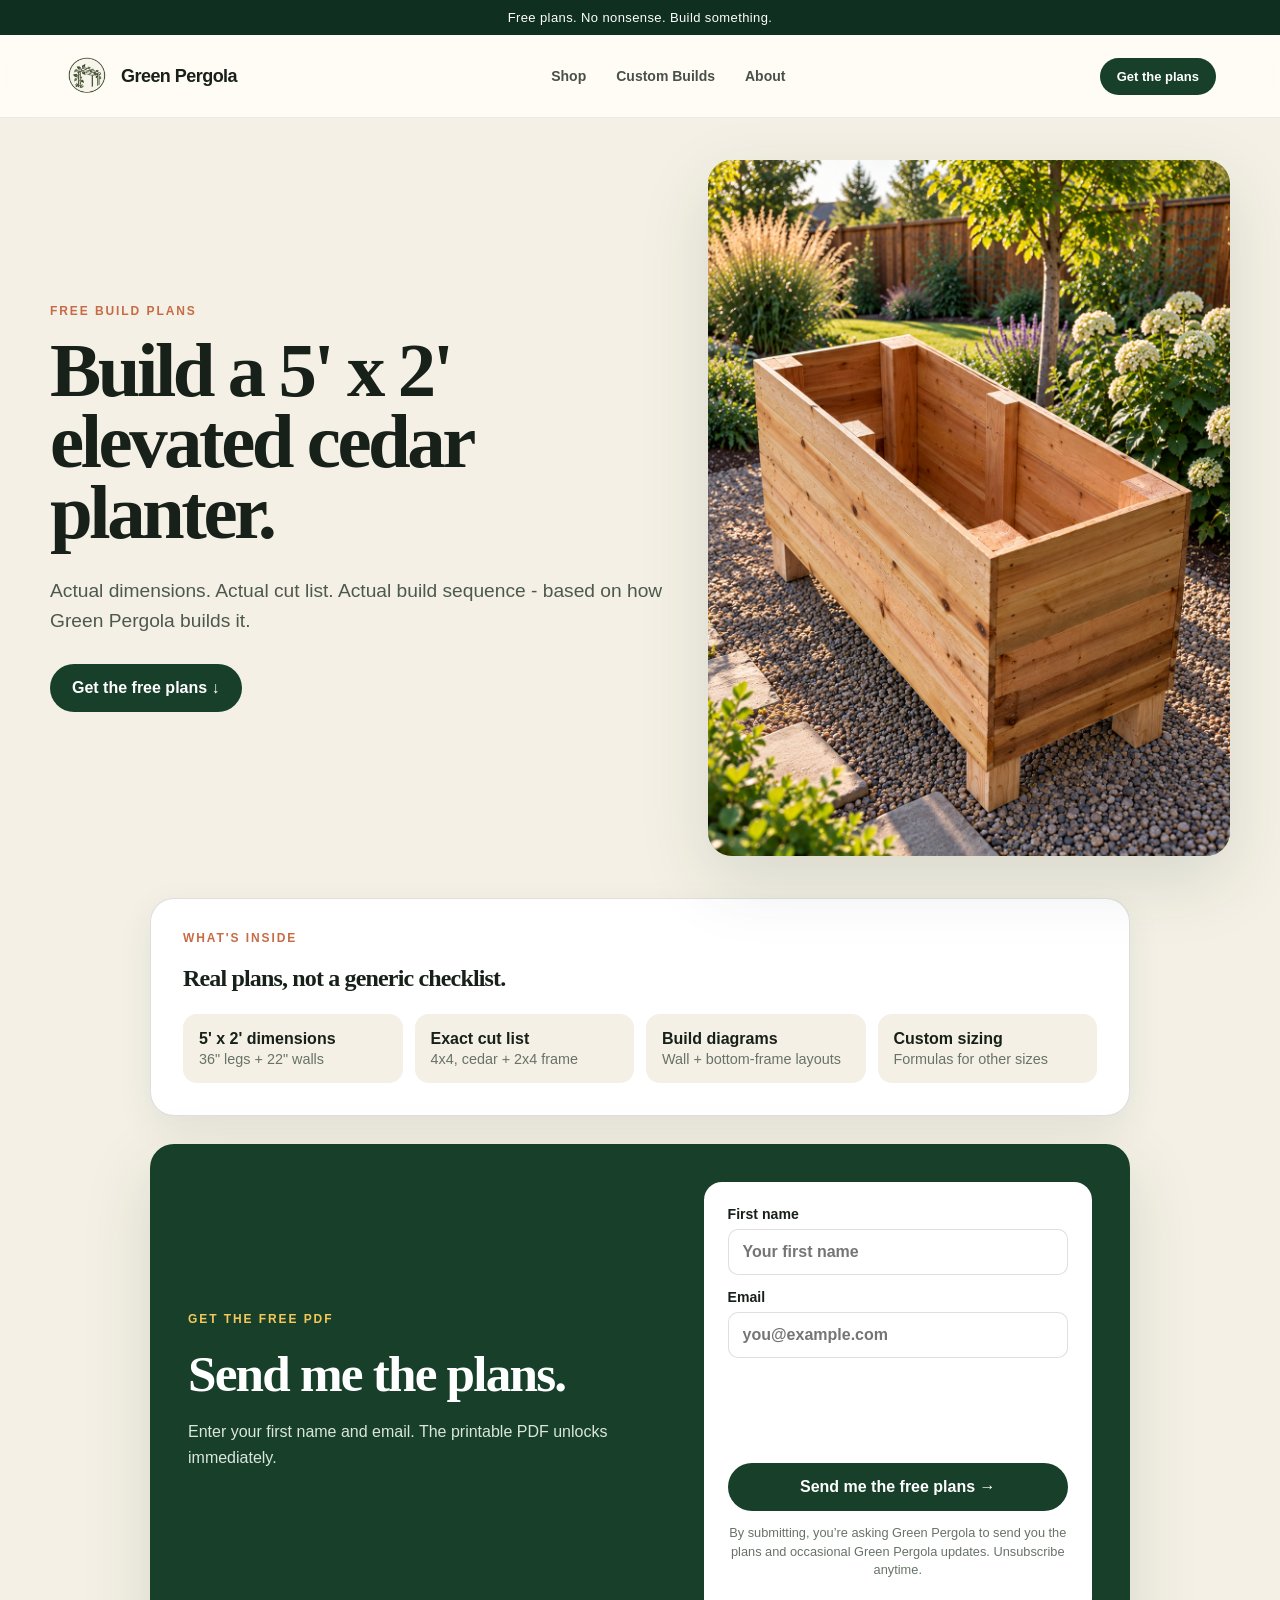
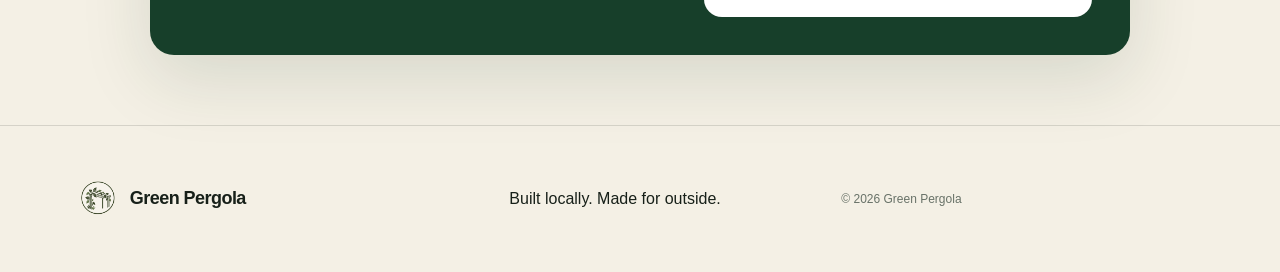
==== commit 062d8298: "Update free-raised-planter-box-plans.html" ====
--- a/free-raised-planter-box-plans.html
+++ b/free-raised-planter-box-plans.html
@@ -3,823 +3,79 @@
 <head>
   <meta charset="utf-8">
   <meta name="viewport" content="width=device-width,initial-scale=1">
-
   <title>Free Raised Planter Box Plans | Green Pergola</title>
-  <meta name="description" content="Get free raised planter box build plans from Green Pergola.">
-  <meta name="robots" content="index,follow,max-image-preview:large">
-  <meta name="theme-color" content="#173f2a">
-
+  <meta name="description" content="Get free 5 ft by 2 ft elevated cedar planter box plans from Green Pergola, including dimensions, cut list, materials and assembly instructions.">
   <link rel="canonical" href="https://thegreenpergola.com/free-raised-planter-box-plans.html">
-  <link rel="icon" type="image/png" href="/images/favicon.png">
-  <link rel="shortcut icon" href="/images/favicon.png">
-  <link rel="apple-touch-icon" href="/images/favicon.png">
-
-  <meta property="og:type" content="article">
-  <meta property="og:site_name" content="Green Pergola">
-  <meta property="og:title" content="Free Raised Planter Box Plans | Green Pergola">
-  <meta property="og:description" content="Build your own raised planter box with a free Green Pergola build guide.">
-  <meta property="og:url" content="https://thegreenpergola.com/free-raised-planter-box-plans.html">
-  <meta property="og:image" content="https://thegreenpergola.com/images/green-pergola-share.png">
-
-  <meta name="twitter:card" content="summary_large_image">
-  <meta name="twitter:title" content="Free Raised Planter Box Plans | Green Pergola">
-  <meta name="twitter:description" content="Build your own raised planter box with a free Green Pergola build guide.">
-  <meta name="twitter:image" content="https://thegreenpergola.com/images/green-pergola-share.png">
-
-  <link rel="preconnect" href="https://fonts.googleapis.com">
-  <link rel="preconnect" href="https://fonts.gstatic.com" crossorigin>
-  <link href="https://fonts.googleapis.com/css2?family=DM+Sans:wght@400;500;600;700&family=Fraunces:opsz,wght@9..144,600;9..144,700&display=swap" rel="stylesheet">
-
+  <link rel="icon" href="/images/favicon.png">
   <link rel="stylesheet" href="styles.css?v=19">
 </head>
-
 <body class="plans-page">
-
-  <div class="announcement">
-    Free plans. No nonsense. Build something.
+<div class="announcement">Free plans. No nonsense. Build something.</div>
+<header class="site-header">
+  <a class="brand" href="index.html"><img class="brand-logo" src="images/favicon.png" alt=""><span class="brand-text">Green Pergola</span></a>
+  <nav class="desktop-nav"><a href="index.html#shop">Shop</a><a href="index.html#custom">Custom Builds</a><a href="index.html#about">About</a></nav>
+  <a class="btn btn-small" href="#get-plans">Get the plans</a>
+</header>
+<main>
+<section class="plans-hero">
+  <div><p class="eyebrow">FREE BUILD PLANS</p><h1>Build a 5' x 2' elevated cedar planter.</h1>
+  <p class="hero-sub">Actual dimensions. Actual cut list. Actual build sequence - based on how Green Pergola builds it.</p>
+  <div class="hero-actions"><a class="btn" href="#get-plans">Get the free plans ↓</a></div></div>
+  <div class="plans-hero-image"><img src="images/planter-box.png" alt="Green Pergola raised planter box"></div>
+</section>
+<div class="plans-shell">
+<section class="plans-card">
+  <p class="eyebrow">WHAT'S INSIDE</p><h2>Real plans, not a generic checklist.</h2>
+  <div class="plans-preview-grid">
+    <div><strong>5' x 2' dimensions</strong><span>36" legs + 22" walls</span></div>
+    <div><strong>Exact cut list</strong><span>4x4, cedar + 2x4 frame</span></div>
+    <div><strong>Build diagrams</strong><span>Wall + bottom-frame layouts</span></div>
+    <div><strong>Custom sizing</strong><span>Formulas for other sizes</span></div>
   </div>
-
-  <header class="site-header">
-    <a class="brand" href="index.html" aria-label="Green Pergola home">
-      <img
-        class="brand-logo"
-        src="images/favicon.png"
-        alt=""
-        aria-hidden="true"
-      >
-      <span class="brand-text">Green Pergola</span>
-    </a>
-
-    <nav class="desktop-nav" aria-label="Primary navigation">
-      <a href="index.html#shop">Shop</a>
-      <a href="index.html#why">Why Green Pergola</a>
-      <a href="index.html#custom">Custom Builds</a>
-      <a href="index.html#about">About</a>
-    </nav>
-
-    <a class="btn btn-small" href="#get-plans">
-      Get the plans
-    </a>
-  </header>
-
-  <main>
-
-    <section class="plans-hero">
-
-      <div>
-        <p class="eyebrow">FREE BUILD PLANS</p>
-
-        <h1>Build your own raised planter box.</h1>
-
-        <p class="hero-sub">
-          Get the Green Pergola guide with materials, cut planning,
-          and step-by-step construction.
-        </p>
-
-        <div class="hero-actions">
-          <a class="btn" href="#get-plans">
-            Get the free plans ↓
-          </a>
-
-          <a class="btn btn-ghost" href="index.html#shop">
-            See what I build
-          </a>
-        </div>
-      </div>
-
-      <div class="plans-hero-image">
-        <img
-          src="images/planter-box.png"
-          alt="Green Pergola raised planter box"
-        >
-      </div>
-
-    </section>
-
-
-    <div class="plans-shell">
-
-      <section class="plans-card">
-
-        <p class="eyebrow">WHAT'S INSIDE</p>
-
-        <h2>
-          Everything you need to get from lumber to planter.
-        </h2>
-
-        <p>
-          The guide is designed so you can adapt the planter
-          to your own space.
-        </p>
-
-        <div class="plans-preview-grid">
-
-          <div>
-            <strong>Materials</strong>
-            <span>What to buy</span>
-          </div>
-
-          <div>
-            <strong>Cut planning</strong>
-            <span>How to size it</span>
-          </div>
-
-          <div>
-            <strong>Assembly</strong>
-            <span>Step by step</span>
-          </div>
-
-          <div>
-            <strong>Finishing</strong>
-            <span>Ready for soil</span>
-          </div>
-
-        </div>
-
-      </section>
-
-
-      <section
-        class="plans-gate"
-        id="get-plans"
-      >
-
-        <div>
-
-          <p class="eyebrow">
-            GET THE FREE GUIDE
-          </p>
-
-          <h2>
-            Send me the plans.
-          </h2>
-
-          <p>
-            Enter your first name and email.
-            The complete guide unlocks immediately
-            after the request goes through.
-          </p>
-
-        </div>
-
-
-        <div>
-
-          <form
-            class="plans-gate-form"
-            id="plansLeadForm"
-          >
-
-            <input
-              type="checkbox"
-              name="botcheck"
-              class="form-honey"
-              tabindex="-1"
-              autocomplete="off"
-              aria-hidden="true"
-            >
-
-
-            <label>
-              First name
-
-              <input
-                name="name"
-                autocomplete="given-name"
-                required
-                placeholder="Your first name"
-              >
-            </label>
-
-
-            <label>
-              Email
-
-              <input
-                type="email"
-                name="email"
-                autocomplete="email"
-                required
-                placeholder="you@example.com"
-              >
-            </label>
-
-
-            <div class="captcha-wrap">
-              <div
-                class="h-captcha"
-                data-captcha="true"
-              ></div>
-            </div>
-
-
-            <button
-              class="btn"
-              id="plansLeadSubmit"
-              type="submit"
-            >
-              Send me the free plans →
-            </button>
-
-
-            <p
-              class="plans-status"
-              id="plansLeadStatus"
-              role="status"
-              aria-live="polite"
-            ></p>
-
-
-            <p class="plans-privacy">
-              By submitting, you’re asking Green Pergola
-              to send you the plans and occasional
-              Green Pergola updates. Unsubscribe anytime.
-            </p>
-
-          </form>
-
-
-          <div
-            class="plans-success"
-            id="plansLeadSuccess"
-            hidden
-          >
-
-            <p class="eyebrow">
-              YOU'RE IN
-            </p>
-
-            <h3>
-              Here are your plans.
-            </h3>
-
-            <p>
-              The full guide is unlocked below.
-            </p>
-
-            <a
-              class="btn"
-              href="#full-plans"
-            >
-              View the plans ↓
-            </a>
-
-          </div>
-
-        </div>
-
-      </section>
-
-
-      <div
-        class="plans-unlocked"
-        id="full-plans"
-        hidden
-      >
-
-        <section class="plans-card">
-
-          <p class="eyebrow">
-            01 — MATERIALS
-          </p>
-
-          <h2>
-            What you'll need
-          </h2>
-
-          <ul>
-            <li>
-              Exterior-suitable lumber for the planter walls
-            </li>
-
-            <li>
-              Four wood corner supports
-            </li>
-
-            <li>
-              Exterior/deck screws appropriate for your lumber
-            </li>
-
-            <li>
-              Landscape fabric or planter liner, if desired
-            </li>
-
-            <li>
-              Exterior finish or stain, if desired
-            </li>
-
-            <li>
-              Raised-bed soil and plants
-            </li>
-          </ul>
-
-        </section>
-
-
-        <section class="plans-card">
-
-          <p class="eyebrow">
-            02 — CUT PLANNING
-          </p>
-
-          <h2>
-            Build the cut list from your finished size.
-          </h2>
-
-          <div class="plan-table-wrap">
-
-            <table class="plan-table">
-
-              <thead>
-                <tr>
-                  <th>Part</th>
-                  <th>Quantity</th>
-                  <th>Size</th>
-                </tr>
-              </thead>
-
-              <tbody>
-
-                <tr>
-                  <td>Long wall boards</td>
-                  <td>Based on height</td>
-                  <td>Finished planter length</td>
-                </tr>
-
-                <tr>
-                  <td>End wall boards</td>
-                  <td>Based on height</td>
-                  <td>
-                    Finished width, adjusted for joint layout
-                  </td>
-                </tr>
-
-                <tr>
-                  <td>Corner supports</td>
-                  <td>4</td>
-                  <td>Finished wall height</td>
-                </tr>
-
-                <tr>
-                  <td>Optional top trim</td>
-                  <td>As needed</td>
-                  <td>Measure after assembly</td>
-                </tr>
-
-              </tbody>
-
-            </table>
-
-          </div>
-
-          <p class="plan-note">
-            <strong>Measure twice:</strong>
-            dry-fit one layer before batch-cutting every piece.
-          </p>
-
-        </section>
-
-
-        <section class="plans-card">
-
-          <p class="eyebrow">
-            03 — ASSEMBLY
-          </p>
-
-          <h2>
-            Put it together.
-          </h2>
-
-          <ol>
-
-            <li>
-              Choose and mark the finished footprint and height.
-            </li>
-
-            <li>
-              Cut four identical corner supports.
-            </li>
-
-            <li>
-              Cut and dry-fit the first wall layer.
-            </li>
-
-            <li>
-              Clamp and fasten the long sides
-              to the corner supports.
-            </li>
-
-            <li>
-              Attach the ends and check the box for square.
-            </li>
-
-            <li>
-              Add the remaining wall boards
-              while keeping corners aligned.
-            </li>
-
-            <li>
-              Add optional top trim after measuring
-              the assembled box.
-            </li>
-
-            <li>
-              Sand sharp edges and splinters.
-            </li>
-
-            <li>
-              Apply your chosen exterior finish,
-              let it cure, then fill and plant.
-            </li>
-
-          </ol>
-
-
-          <button
-            class="btn"
-            type="button"
-            onclick="window.print()"
-          >
-            Print / save guide
-          </button>
-
-        </section>
-
-
-        <section class="plans-card">
-
-          <p class="eyebrow">
-            DON'T WANT TO BUILD IT?
-          </p>
-
-          <h2>
-            I build these too.
-          </h2>
-
-          <p>
-            If DIY sounded better before you got to the saw part,
-            Green Pergola can build one for your space.
-          </p>
-
-          <a
-            class="btn"
-            href="index.html#shop"
-          >
-            See Green Pergola builds →
-          </a>
-
-        </section>
-
-      </div>
-
+</section>
+<section class="plans-gate" id="get-plans">
+  <div><p class="eyebrow">GET THE FREE PDF</p><h2>Send me the plans.</h2><p>Enter your first name and email. The printable PDF unlocks immediately.</p></div>
+  <div>
+    <form class="plans-gate-form" id="plansLeadForm">
+      <input type="checkbox" name="botcheck" class="form-honey" tabindex="-1" autocomplete="off" aria-hidden="true">
+      <label>First name<input name="name" autocomplete="given-name" required placeholder="Your first name"></label>
+      <label>Email<input type="email" name="email" autocomplete="email" required placeholder="you@example.com"></label>
+      <div class="captcha-wrap"><div class="h-captcha" data-captcha="true"></div></div>
+      <button class="btn" id="plansLeadSubmit" type="submit">Send me the free plans →</button>
+      <p class="plans-status" id="plansLeadStatus" role="status" aria-live="polite"></p>
+      <p class="plans-privacy">By submitting, you’re asking Green Pergola to send you the plans and occasional Green Pergola updates. Unsubscribe anytime.</p>
+    </form>
+    <div class="plans-success" id="plansLeadSuccess" hidden>
+      <p class="eyebrow">YOU'RE IN</p><h3>Your actual build plans are ready.</h3>
+      <a class="btn" href="green-pergola-5x2-raised-planter-plans.pdf" target="_blank" rel="noopener">Open the PDF plans →</a>
     </div>
-
-  </main>
-
-
-  <footer>
-
-    <a
-      class="brand footer-brand"
-      href="index.html"
-      aria-label="Green Pergola home"
-    >
-
-      <img
-        class="brand-logo"
-        src="images/favicon.png"
-        alt=""
-        aria-hidden="true"
-      >
-
-      <span class="brand-text">
-        Green Pergola
-      </span>
-
-    </a>
-
-
-    <p>
-      Built locally. Made for outside.
-    </p>
-
-
-    <div
-      class="footer-links"
-      aria-label="Footer navigation"
-    >
-
-      <a href="index.html#shop">
-        Shop
-      </a>
-
-      <a href="index.html#custom">
-        Custom
-      </a>
-
-      <a href="index.html#about">
-        About
-      </a>
-
-    </div>
-
-
-    <div
-      class="social-links"
-      aria-label="Green Pergola social media"
-    >
-
-      <a
-        href="https://www.facebook.com/thegreenpergola/"
-        target="_blank"
-        rel="noopener noreferrer"
-        aria-label="Green Pergola on Facebook"
-      >
-        <svg viewBox="0 0 24 24" aria-hidden="true">
-          <path d="M13.5 22v-9h3l.5-3h-3.5V8.1c0-.9.3-1.6 1.7-1.6H17V3.8c-.3 0-1.4-.1-2.6-.1-2.6 0-4.4 1.6-4.4 4.5V10H7v3h3v9h3.5z"/>
-        </svg>
-      </a>
-
-
-      <a
-        href="https://www.instagram.com/green_pergola"
-        target="_blank"
-        rel="noopener noreferrer"
-        aria-label="Green Pergola on Instagram"
-      >
-        <svg viewBox="0 0 24 24" aria-hidden="true">
-          <path d="M7 2h10a5 5 0 0 1 5 5v10a5 5 0 0 1-5 5H7a5 5 0 0 1-5-5V7a5 5 0 0 1 5-5zm5 5.2A4.8 4.8 0 1 0 12 16.8 4.8 4.8 0 0 0 12 7.2zm0 7.8a3 3 0 1 1 0-6 3 3 0 0 1 0 6zm5.5-8.2a1.1 1.1 0 1 1 0-2.2 1.1 1.1 0 0 1 0 2.2z"/>
-        </svg>
-      </a>
-
-
-      <a
-        href="https://www.tiktok.com/@green_pergola"
-        target="_blank"
-        rel="noopener noreferrer"
-        aria-label="Green Pergola on TikTok"
-      >
-        <svg viewBox="0 0 24 24" aria-hidden="true">
-          <path d="M15.5 3c.5 1.8 1.6 3 3.5 3.5v3a8.2 8.2 0 0 1-3.5-1v6.1a6.1 6.1 0 1 1-5.3-6v3.2a3 3 0 1 0 2.2 2.8V3h3.1z"/>
-        </svg>
-      </a>
-
-
-      <a
-        href="https://youtube.com/@the_green_pergola"
-        target="_blank"
-        rel="noopener noreferrer"
-        aria-label="Green Pergola on YouTube"
-      >
-        <svg viewBox="0 0 24 24" aria-hidden="true">
-          <path d="M21.6 7.2a2.8 2.8 0 0 0-2-2C17.8 4.7 12 4.7 12 4.7s-5.8 0-7.6.5a2.8 2.8 0 0 0-2 2A29 29 0 0 0 2 12a29 29 0 0 0 .4 4.8 2.8 2.8 0 0 0 2 2c1.8.5 7.6.5 7.6.5s5.8 0 7.6-.5a2.8 2.8 0 0 0 2-2A29 29 0 0 0 22 12a29 29 0 0 0-.4-4.8zM10 15.3V8.7l5.7 3.3L10 15.3z"/>
-        </svg>
-      </a>
-
-    </div>
-
-
-    <p class="fineprint">
-      © <span id="year"></span> Green Pergola
-    </p>
-
-  </footer>
-
-
-  <!-- Web3Forms hCaptcha -->
-  <script
-    src="https://web3forms.com/client/script.js"
-    async
-    defer
-  ></script>
-
-
-  <script>
-
-    document.getElementById("year").textContent =
-      new Date().getFullYear();
-
-
-    const KEY =
-      "193f2c54-a5e3-4716-a194-4d6ffacd7c14";
-
-
-    const f =
-      document.getElementById("plansLeadForm");
-
-    const s =
-      document.getElementById("plansLeadSubmit");
-
-    const m =
-      document.getElementById("plansLeadStatus");
-
-    const ok =
-      document.getElementById("plansLeadSuccess");
-
-    const plans =
-      document.getElementById("full-plans");
-
-
-    function unlockPlans() {
-
-      f.hidden = true;
-
-      ok.hidden = false;
-
-      plans.hidden = false;
-
-      localStorage.setItem(
-        "gpPlansUnlocked",
-        "1"
-      );
-    }
-
-
-    if (
-      localStorage.getItem(
-        "gpPlansUnlocked"
-      ) === "1"
-    ) {
-
-      unlockPlans();
-    }
-
-
-    f.addEventListener(
-      "submit",
-      async (e) => {
-
-        e.preventDefault();
-
-
-        if (f.botcheck.checked) {
-          return;
-        }
-
-
-        m.classList.remove("error");
-
-        m.textContent = "";
-
-
-        const formData =
-          new FormData(f);
-
-
-        const captchaToken =
-          formData.get(
-            "h-captcha-response"
-          );
-
-
-        if (!captchaToken) {
-
-          m.textContent =
-            "Please complete the security check first.";
-
-          m.classList.add("error");
-
-          return;
-        }
-
-
-        s.disabled = true;
-
-        s.textContent =
-          "Sending…";
-
-
-        const payload = {
-
-          access_key: KEY,
-
-          subject:
-            "Green Pergola — Free Plan Download",
-
-          from_name:
-            "Green Pergola Website",
-
-          name:
-            formData.get("name"),
-
-          email:
-            formData.get("email"),
-
-          message:
-            "Requested the free raised planter box plans.",
-
-          "h-captcha-response":
-            captchaToken
-        };
-
-
-        try {
-
-          const response =
-            await fetch(
-              "https://api.web3forms.com/submit",
-              {
-                method: "POST",
-
-                headers: {
-                  "Content-Type":
-                    "application/json",
-
-                  "Accept":
-                    "application/json"
-                },
-
-                body:
-                  JSON.stringify(
-                    payload
-                  )
-              }
-            );
-
-
-          const result =
-            await response
-              .json()
-              .catch(
-                () => ({})
-              );
-
-
-          if (
-            !response.ok ||
-            result.success !== true
-          ) {
-
-            console.error(
-              "Web3Forms response:",
-              result
-            );
-
-            throw new Error(
-              result.message ||
-              "Submission failed"
-            );
-          }
-
-
-          unlockPlans();
-
-
-          if (
-            window.hcaptcha &&
-            typeof window.hcaptcha.reset ===
-              "function"
-          ) {
-
-            window.hcaptcha.reset();
-          }
-
-
-          setTimeout(
-            () => {
-
-              plans.scrollIntoView({
-                behavior: "smooth",
-                block: "start"
-              });
-
-            },
-            150
-          );
-
-
-        } catch (err) {
-
-          console.error(
-            "Green Pergola plans form error:",
-            err
-          );
-
-
-          m.textContent =
-            err?.message &&
-            err.message !==
-              "Submission failed"
-              ? err.message
-              : "Couldn’t send that yet. Please try again.";
-
-
-          m.classList.add(
-            "error"
-          );
-
-
-        } finally {
-
-          s.disabled = false;
-
-          s.textContent =
-            "Send me the free plans →";
-        }
-      }
-    );
-
-  </script>
-
+  </div>
+</section>
+</div>
+</main>
+<footer><a class="brand footer-brand" href="index.html"><img class="brand-logo" src="images/favicon.png" alt=""><span class="brand-text">Green Pergola</span></a><p>Built locally. Made for outside.</p><p class="fineprint">© <span id="year"></span> Green Pergola</p></footer>
+<script src="https://web3forms.com/client/script.js" async defer></script>
+<script>
+document.getElementById("year").textContent=new Date().getFullYear();
+const KEY="193f2c54-a5e3-4716-a194-4d6ffacd7c14";
+const f=document.getElementById("plansLeadForm"),s=document.getElementById("plansLeadSubmit"),m=document.getElementById("plansLeadStatus"),ok=document.getElementById("plansLeadSuccess");
+function unlock(){f.hidden=true;ok.hidden=false;localStorage.setItem("gpPlansUnlocked","1");}
+if(localStorage.getItem("gpPlansUnlocked")==="1") unlock();
+f.addEventListener("submit",async e=>{
+  e.preventDefault(); if(f.botcheck.checked)return;
+  m.classList.remove("error");m.textContent="";
+  const d=new FormData(f),captcha=d.get("h-captcha-response");
+  if(!captcha){m.textContent="Please complete the security check first.";m.classList.add("error");return;}
+  s.disabled=true;s.textContent="Sending…";
+  const payload={access_key:KEY,subject:"Green Pergola — Free Plan Download",from_name:"Green Pergola Website",name:d.get("name"),email:d.get("email"),message:"Requested the free 5x2 raised planter box plans.","h-captcha-response":captcha};
+  try{
+    const r=await fetch("https://api.web3forms.com/submit",{method:"POST",headers:{"Content-Type":"application/json","Accept":"application/json"},body:JSON.stringify(payload)});
+    const j=await r.json().catch(()=>({}));
+    if(!r.ok||j.success!==true)throw new Error(j.message||"Submission failed");
+    unlock();
+  }catch(err){console.error("Green Pergola plans form error:",err);m.textContent="Couldn’t send that yet. Please try again.";m.classList.add("error");}
+  finally{s.disabled=false;s.textContent="Send me the free plans →";}
+});
+</script>
 </body>
 </html>
